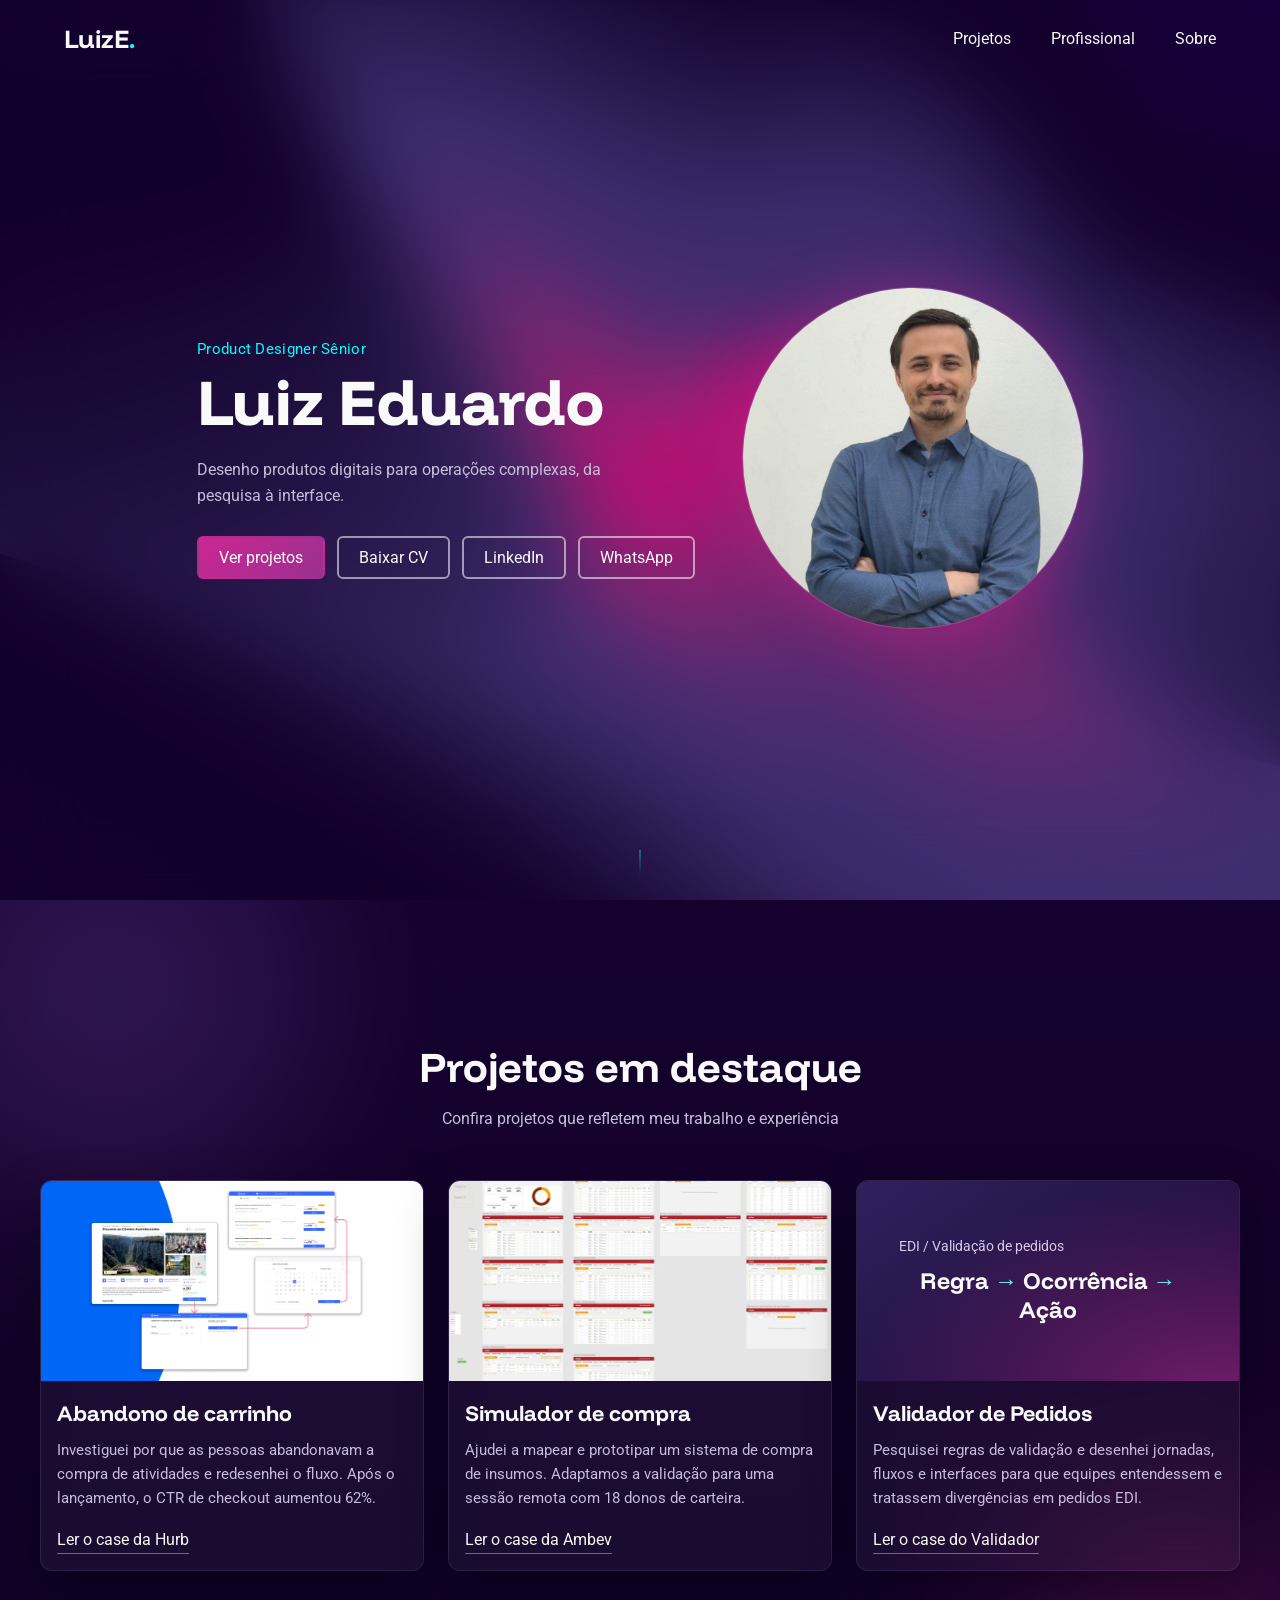
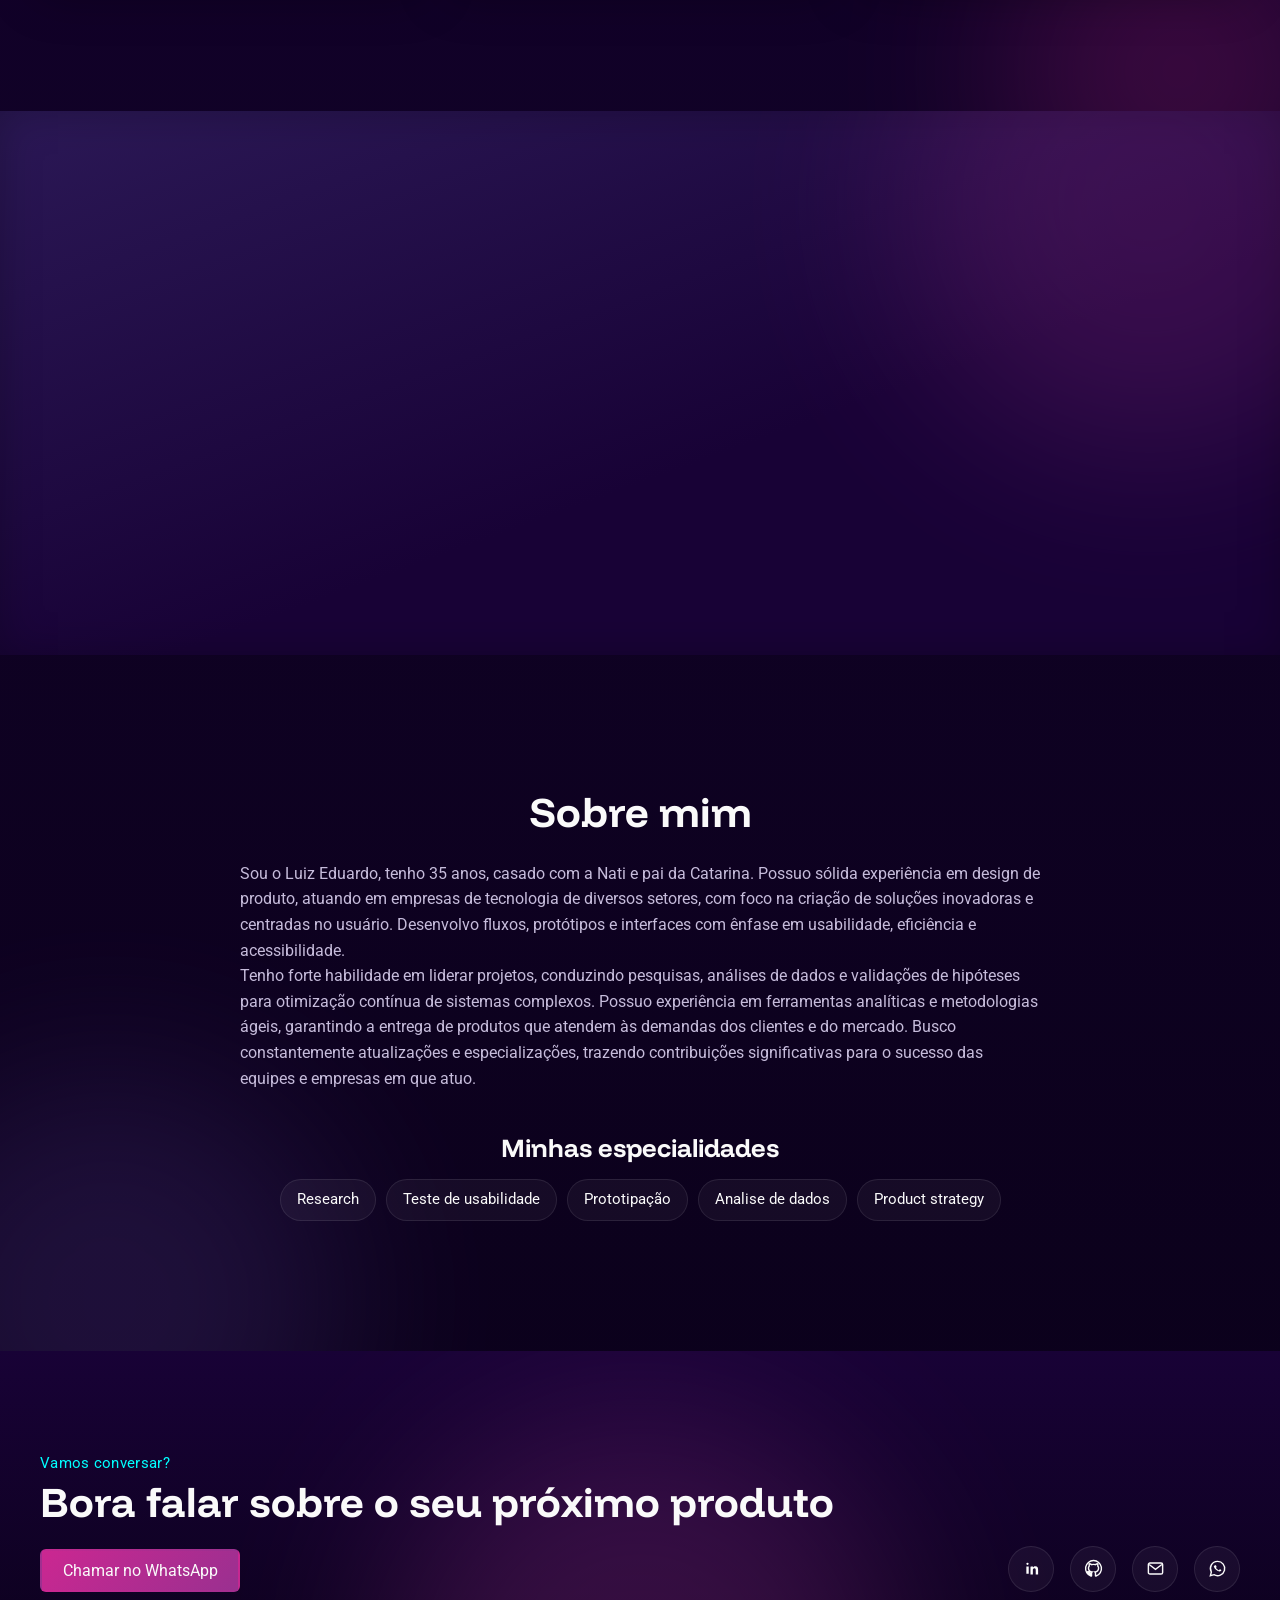
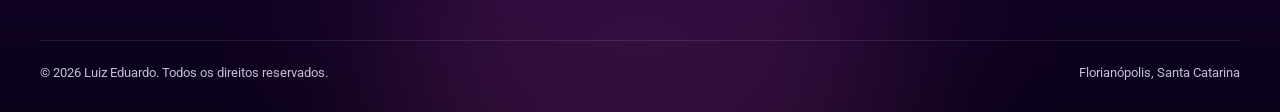
==== index.html @ 5942e704 "Adiciona portfólio atualizado e destaque para Product Designer Sênior" ====
<!DOCTYPE html>
<html lang="pt-br">
<head>
<meta charset="UTF-8">
<meta name="viewport" content="width=device-width, initial-scale=1.0">
<title>Luiz Eduardo | Product Designer</title>
<link rel="preconnect" href="https://fonts.googleapis.com">
<link rel="stylesheet" href="./estilos/style.css">
<link rel="preconnect" href="https://fonts.gstatic.com" crossorigin>
<link href="https://fonts.googleapis.com/css2?family=Roboto:ital,wght@0,100..900;1,100..900&family=Funnel+Display:wght@300..800&display=swap" rel="stylesheet">
<link rel="icon" type="image/png" href="./image/favicon-32x32.png">
<link rel="stylesheet" href="./estilos/refinamentos.css">
</head>
<body>
<header id="siteHeader">
    <menu>
        <nav>
            <a href="#hero">
                <h3>LuizE<span class="dot">.</span></h3>
            </a>
            <ul id="navList">
                <li><a href="#projetos">Projetos</a></li>
                <li><a href="#profissional">Profissional</a></li>
                <li><a href="#sobre">Sobre</a></li>
            </ul>
            <button class="nav-toggle" id="navToggle" aria-controls="navList" aria-label="Abrir menu" aria-expanded="false">
                <span></span><span></span><span></span>
            </button>
        </nav>
    </menu>
</header>
<main>
    <section id="hero">
        <div class="bg-hero" aria-hidden="true"></div>
        <article id="presentation">
            <p class="menor">Product Designer Sênior</p>
            <h1>Luiz Eduardo</h1>
            <p>
                Desenho produtos digitais para operações complexas, da pesquisa à interface.
            </p>
            <div class="action">
                <a href="#projetos" class="btn_hero primary">Ver projetos</a>
                <a href="./docs/Curriculum_LuizEduardo.pdf" download="CV_LUIZ_LUCKNER.pdf" class="btn_hero">Baixar CV</a>
                <a href="https://www.linkedin.com/in/luizluckner/" rel="noopener noreferrer" class="btn_hero" target="_blank">LinkedIn</a>
                <a href="https://wa.me/5548999221465?text=Oi%20Luiz,%20acabei%20de%20visualizar%20seu%20portfólio%20e%20gostaria%20de%20conversar." rel="noopener noreferrer" class="btn_hero" target="_blank">WhatsApp</a>
            </div>
        </article>
        <aside id="myPhoto">
            <!--FOTO MINHA-->
            <img src="./image/myPhoto.jpg" alt="Foto de Luiz Eduardo">
        </aside>
        <span class="scroll-cue" aria-hidden="true"></span>
    </section>
    <section id="projetos">
        <span class="blob b1"></span>
        <span class="blob b2"></span>
        <article id="cards">
            <h2 class="reveal">Projetos em destaque</h2>
            <p class="reveal">
                Confira projetos que refletem meu trabalho e experiência
            </p>
            <div id="cards-container">
                <article class="card hurb reveal">
                    <img src="./image/capa-abandono.png" alt="Fluxo de compra de atividades da Hurb" loading="lazy">
                    <h3>Abandono de carrinho</h3>
                    <p>Investiguei por que as pessoas abandonavam a compra de atividades e redesenhei o fluxo. Após o lançamento, o CTR de checkout aumentou 62%.</p>
                    <a href="abandono.html">Ler o case da Hurb</a>
                </article>
                <article class="card ambev reveal">
                    <img src="./image/ui-aplicado.webp" alt="Interface do simulador da Ambev" loading="lazy">
                    <h3>Simulador de compra</h3>
                    <p>Ajudei a mapear e prototipar um sistema de compra de insumos. Adaptamos a validação para uma sessão remota com 18 donos de carteira.</p>
                    <a href="simulador.html">Ler o case da Ambev</a>
                </article>
                <article class="card validador reveal">
                    <div class="validator-art" aria-hidden="true"><span>EDI / Validação de pedidos</span><strong>Regra <b>→</b> Ocorrência <b>→</b> Ação</strong></div>
                    <h3>Validador de Pedidos</h3>
                    <p>Pesquisei regras de validação e desenhei jornadas, fluxos e interfaces para que equipes entendessem e tratassem divergências em pedidos EDI.</p>
                    <a href="validador.html">Ler o case do Validador</a>
                </article>
            </div>
        </article>
    </section>
    <section id="profissional">
        <span class="blob"></span>
        <article class="profissional-container">
            <h2 class="reveal">Profissional</h2>
            <p class="reveal">
                Atuando desde 2019, passei por consultorias, startups e grandes empresas de tecnologia, sempre focado em criar experiências digitais que geram impacto real. Trabalhei em projetos para diferentes setores, desde marketplaces e turismo até soluções SaaS e indústria 4.0. Minha abordagem une pesquisa, análise de dados e prototipação para transformar desafios complexos em produtos intuitivos e eficientes.
            </p>
            <div class="carrossel reveal">
                <img src="./image/Group 2.png" alt="Catarinas Design">
                <img src="./image/Mask group.jpg" alt="Delivery Much">
                <img src="./image/Group 1.png" alt="Hurb">
                <img src="./image/ahgora 1.jpg" alt="Ahgora">
                <img src="./image/Mask group-1.jpg" alt="Vetta">
                <img src="./image/neogrid.png" alt="Neogrid">
            </div>
        </article>
    </section>
    <section id="sobre">
        <span class="blob"></span>
        <section class="sobre-container">
            <h2 class="reveal">Sobre mim</h2>
            <p class="reveal">
                Sou o Luiz Eduardo, tenho <span id="idade">33</span> anos, casado com a Nati e pai da Catarina.
                Possuo sólida experiência em design de produto, atuando em empresas de tecnologia de diversos setores, com foco na criação de soluções inovadoras e centradas no usuário. Desenvolvo fluxos, protótipos e interfaces com ênfase em usabilidade, eficiência e acessibilidade.
            </p>
            <p class="reveal">
                Tenho forte habilidade em liderar projetos, conduzindo pesquisas, análises de dados e validações de hipóteses para otimização contínua de sistemas complexos. Possuo experiência em ferramentas analíticas e metodologias ágeis, garantindo a entrega de produtos que atendem às demandas dos clientes e do mercado. Busco constantemente atualizações e especializações, trazendo contribuições significativas para o sucesso das equipes e empresas em que atuo.
            </p>
            <h3 class="reveal">Minhas especialidades</h3>
            <div class="especialidades reveal">
                <p class="espec">Research</p>
                <p class="espec">Teste de usabilidade</p>
                <p class="espec">Prototipação</p>
                <p class="espec">Analise de dados</p>
                <p class="espec">Product strategy</p>
            </div>
        </section>
    </section>
</main>
<footer>
    <span class="blob"></span>
    <div class="footer-container">
        <div class="footer-top">
            <div>
                <p class="menor reveal">Vamos conversar?</p>
                <h2 class="reveal">Bora falar sobre o seu próximo produto</h2>
                <a class="btn_hero primary footer-cta reveal" href="https://wa.me/5548999221465?text=Oi%20Luiz,%20acabei%20de%20visualizar%20seu%20portfólio%20e%20gostaria%20de%20conversar." target="_blank" rel="noopener noreferrer">Chamar no WhatsApp</a>
            </div>
            <div class="socials reveal">
                <a href="https://www.linkedin.com/in/luizluckner/" aria-label="LinkedIn" target="_blank" rel="noopener noreferrer">
                    <svg viewBox="0 0 24 24" fill="none" stroke-width="2"><path d="M6.94 7.5a1.44 1.44 0 1 0 0-2.88 1.44 1.44 0 0 0 0 2.88ZM5.5 9.5h3v9h-3v-9Zm5.5 0h2.87v1.23h.04c.4-.75 1.38-1.55 2.84-1.55 3.04 0 3.6 2 3.6 4.6v5.72h-3v-5.07c0-1.21-.02-2.77-1.69-2.77-1.69 0-1.95 1.32-1.95 2.68v5.16h-3v-9Z" fill="white" stroke="none"/></svg>
                </a>
                <a href="https://github.com/luizluckner" aria-label="GitHub" target="_blank" rel="noopener noreferrer">
                    <svg viewBox="0 0 24 24" fill="none" stroke="currentColor" stroke-width="1.8"><path d="M12 2a10 10 0 0 0-3.16 19.49c.5.1.68-.22.68-.48v-1.7c-2.78.6-3.37-1.34-3.37-1.34-.46-1.16-1.11-1.47-1.11-1.47-.91-.62.07-.6.07-.6 1 .07 1.53 1.03 1.53 1.03.9 1.53 2.36 1.09 2.93.83.09-.65.35-1.09.64-1.34-2.22-.25-4.56-1.11-4.56-4.95 0-1.1.39-1.99 1.03-2.69-.1-.25-.45-1.27.1-2.65 0 0 .84-.27 2.75 1.02a9.5 9.5 0 0 1 5 0c1.9-1.29 2.75-1.02 2.75-1.02.55 1.38.2 2.4.1 2.65.64.7 1.03 1.59 1.03 2.69 0 3.85-2.35 4.7-4.58 4.94.36.31.68.92.68 1.85v2.75c0 .26.18.58.69.48A10 10 0 0 0 12 2Z"/></svg>
                </a>
                <a href="mailto:luiz.luckner@gmail.com" aria-label="E-mail">
                    <svg viewBox="0 0 24 24" fill="none" stroke="currentColor" stroke-width="1.8"><rect x="3" y="5" width="18" height="14" rx="2"/><path d="m4 7 8 6 8-6"/></svg>
                </a>
                <a href="https://wa.me/5548999221465" aria-label="WhatsApp" target="_blank" rel="noopener noreferrer">
                    <svg viewBox="0 0 24 24" fill="none" stroke="currentColor" stroke-width="1.8"><path d="M12 3a9 9 0 0 0-7.75 13.5L3 21l4.6-1.21A9 9 0 1 0 12 3Z"/><path d="M8.5 8.5c.3-.7 1-.6 1.5-.5.3.7.7 1.5.8 1.7.1.2 0 .4-.1.6-.4.5-.8.7-.5 1.2.4.7 1.6 2 3 2.6.4.2.6.1.9-.2.3-.4.7-.9.9-.9.2 0 1.5.6 1.7.8.2.2.2.5.1.8-.2.6-1.1 1.1-1.7 1.1-1.4.1-3.6-.7-5.3-2.4-1.5-1.5-2.3-3.1-2.4-3.9 0-.4.1-.9.4-1.2Z" fill="white" stroke="none"/></svg>
                </a>
            </div>
        </div>
        <div class="footer-bottom">
            <span>© 2026 Luiz Eduardo. Todos os direitos reservados.</span>
            <span>Florianópolis, Santa Catarina</span>
        </div>
    </div>
</footer>

<script>
  // Header: fica com fundo/blur só depois que o usuário já rolou um pouco
  // (assim ele começa transparente sobre o hero, como no seu design original)
  const header = document.getElementById('siteHeader');
  window.addEventListener('scroll', () => {
    header.classList.toggle('scrolled', window.scrollY > 40);
  });

  // Menu mobile: abre/fecha a lista de links
  const navToggle = document.getElementById('navToggle');
  const navList = document.getElementById('navList');
  navToggle.addEventListener('click', () => {
    const isOpen = navList.classList.toggle('open');
    navToggle.setAttribute('aria-expanded', isOpen);
  });
  navList.querySelectorAll('a').forEach(link => {
    link.addEventListener('click', () => {
      navList.classList.remove('open');
      navToggle.setAttribute('aria-expanded', 'false');
    });
  });

  // Calcula a idade real considerando se o aniversário deste ano já passou ou não
function calcularIdade(dataNascimento) {
  const hoje = new Date();
  const nascimento = new Date(dataNascimento);

  let idade = hoje.getFullYear() - nascimento.getFullYear();

  // Se ainda não chegou o mês/dia do aniversário este ano, tira 1 da conta
  const aindaNaoFezAniversario =
    hoje.getMonth() < nascimento.getMonth() ||
    (hoje.getMonth() === nascimento.getMonth() && hoje.getDate() < nascimento.getDate());

  if (aindaNaoFezAniversario) idade--;

  return idade;
}

// Sua data: 02/07/1991 -> formato ISO é ano-mês-dia
const idadeEl = document.getElementById('idade');
if (idadeEl) {
  idadeEl.textContent = calcularIdade('1991-07-02');
}

  // Reveal on scroll: mesma lógica de sempre, observa e anima quando entra na tela
  if ('IntersectionObserver' in window && !matchMedia('(prefers-reduced-motion: reduce)').matches) {
    document.documentElement.classList.add('motion-ready');
  const revealObserver = new IntersectionObserver((entries) => {
    entries.forEach(entry => {
      if (entry.isIntersecting) {
        entry.target.classList.add('is-visible');
        revealObserver.unobserve(entry.target);
      }
    });
  }, { threshold: 0.15 });
  document.querySelectorAll('.reveal').forEach(el => revealObserver.observe(el));
  }
</script>
</body>
</html>
---- estilos/style.css ----
/* =========================================================
   PALETA — extraída de verdade da sua imagem bg-hero.jpg
   (indigo profundo -> roxo -> magenta -> rosa vibrante)
   ========================================================= */
* { margin:0; padding:0; box-sizing:border-box; }

:root{
  --white:#fafafa;
  --black:#1e1e1e;
  --bg-0:#0a0119;
  --bg-1:#180236;
  --bg-2:#2b1856;
  --purple:#4a337d;
  --violet:#5c3788;
  --magenta:#9a3090;
  --pink:#cb2791;
  --pink-bright:#ef39ac;
  --muted:#c6bcdb;
  --glass:rgba(255,255,255,.045);
  --glass-border:rgba(255,255,255,.09);
}

body{
  font-family:"Roboto", serif;
  background:linear-gradient(180deg, var(--bg-1) 0%, var(--bg-0) 100%);
  color:var(--white);
  overflow-x:hidden;
}

h1,h2,h3{ font-family:"Funnel Display", serif; font-style:normal; }
h1{ font-size:4em; font-weight:800; }
h2{ font-size:2.6em; }
h3{ font-size:1.6em; }
p{ line-height:1.6em; }
img{ max-width:100%; display:block; }

::selection{ background:var(--pink); color:var(--white); }

/* ---------- MENU ---------- */
header{
  position:fixed; top:0; width:100%; z-index:100;
  color:var(--white);
  transition:background-color .35s ease, backdrop-filter .35s ease, box-shadow .35s ease;
}
header.scrolled{
  background-color:rgba(10,1,25,.65);
  backdrop-filter:blur(14px);
  box-shadow:0 1px 0 var(--glass-border);
}

.dot {
  color: #00ffff;
  /*font-size: 1.2em;*/
}

nav{
  padding:22px 24px; margin:auto; max-width:1200px;
  display:flex; justify-content:space-between; align-items:center;
}
header > menu > nav > a{ text-decoration:none; color:var(--white); }
ul{ display:flex; justify-content:center; align-items:center; gap:40px; list-style:none; }
header > menu > nav > ul > li > a{
  color:var(--white); text-decoration:none; position:relative; padding-bottom:4px;
}
header > menu > nav > ul > li > a::after{
  content:''; position:absolute; left:0; bottom:0; width:0; height:2px;
  background:var(--pink-bright); transition:width .25s ease;
}
header > menu > nav > ul > li > a:hover::after{ width:100%; }

.nav-toggle{
  display:none; background:none; border:none; cursor:pointer; padding:6px; z-index:110;
}
.nav-toggle span{ display:block; width:24px; height:2px; background:var(--white); margin:5px 0; transition:.25s; }

/* ---------- HERO ---------- */
.bg-hero{
  position:absolute; width:100%; height:100vh;
  background-image:url('../image/hero-textura.jpg');
  background-repeat:no-repeat; background-size:cover; background-position:center;
  z-index:-2;
}
.bg-hero::after{
  content:''; width:100%; height:100vh;
  background-color:rgba(10,1,25,.25);
  backdrop-filter:blur(40px);
  position:absolute;
}
#hero{
  height:100vh; width:100%;
  display:flex; justify-content:center; align-items:center; gap:48px;
  padding:0 24px;
}
#hero .menor{
  color:aqua;
  /*text-shadow:0 0 12px rgba(239,57,172,.55);*/
  font-size:.95em; letter-spacing:.02em;
}
#presentation{ max-width:560px; }
#presentation h1{ margin-bottom:16px; font-size:clamp(2.4em, 5.5vw, 4em); }
#presentation p{ max-width:450px; line-height:1.6em; color:var(--muted); }

.action{ display:flex; gap:12px; margin-top:28px; flex-wrap:wrap; }
.btn_hero{
  text-decoration:none; color:var(--white); padding:10px 20px;
  display:block; border:2px solid rgba(255,255,255,.55); border-radius:6px;
  transition:background-color .3s, border-color .3s, box-shadow .3s;
}
.btn_hero:hover{
  background-color:rgba(255,255,255,.08);
  border-color:var(--pink-bright);
  box-shadow:0 0 22px rgba(239,57,172,.35);
}
.btn_hero.primary{
  background:linear-gradient(135deg, var(--pink), var(--magenta));
  border-color:transparent;
}
.btn_hero.primary:hover{ box-shadow:0 0 26px rgba(239,57,172,.55); }

#myPhoto img{
  object-fit:cover; width:340px; height:340px;
  background-color:var(--white); border-radius:50%;
  box-shadow:0 0 0 1px rgba(255,255,255,.15), 0 0 60px rgba(203,39,145,.45);
}

.scroll-cue{
  position:absolute; bottom:32px; left:50%; transform:translateX(-50%);
  font-family:"Roboto", sans-serif; font-size:12px; letter-spacing:.12em;
  color:aqua; text-transform:uppercase; opacity:.7;
  display:flex; flex-direction:column; align-items:center; gap:8px;
}
.scroll-cue::after{
  content:''; width:1px; height:26px; background:linear-gradient(aqua, transparent);
  animation:cue 1.8s ease infinite;
}
@keyframes cue{ 0%{opacity:0; transform:translateY(-4px);} 50%{opacity:1;} 100%{opacity:0; transform:translateY(10px);} }

/* ---------- BLOBS AMBIENTE (ecoam a arte do hero nas outras seções) ---------- */
.blob{
  position:absolute; border-radius:50%; filter:blur(90px); z-index:0; pointer-events:none;
}

/* ---------- PROJETOS ---------- */
#projetos{ position:relative; padding:140px 24px; overflow:hidden; }
#projetos .blob.b1{ width:420px; height:420px; background:var(--violet); opacity:.35; top:-120px; left:-100px; }
#projetos .blob.b2{ width:360px; height:360px; background:var(--pink); opacity:.22; bottom:-140px; right:-80px; }

#cards{
  max-width:1200px; margin:auto; text-align:center; position:relative; z-index:1;
}
#cards h2{ margin-bottom:14px; }
#cards > p{ color:var(--muted); }

#cards-container{
  width:100%; margin-top:48px;
  display:flex; justify-content:center; align-items:stretch;
  flex-flow:row wrap; gap:24px;
}

.card{
  background:var(--glass);
  backdrop-filter:blur(16px);
  border:1px solid var(--glass-border);
  border-radius:12px; overflow:hidden;
  width:calc(33.333% - 16px); min-width:280px; flex:1 1 320px;
  box-shadow:0 20px 50px rgba(0,0,0,.35);
  display:flex; flex-flow:column nowrap;
  transition:transform .35s ease, border-color .35s ease, box-shadow .35s ease;
}
.card:hover{
  transform:translateY(-6px);
  border-color:rgba(239,57,172,.5);
  box-shadow:0 24px 60px rgba(0,0,0,.4), 0 0 40px rgba(203,39,145,.2);
}
.volkin{ display:none; } /* OCULTADO ATÉ CASE ESTAR PRONTO */

.card img{ height:200px; width:100%; object-fit:cover; }
.card h3{ margin:18px 16px 0; font-size:1.35em; text-align:left; }
.card p{
  text-align:start; padding:12px 16px 0; font-size:.94em;
  color:var(--muted); display:block; flex:1;
}
.card a{
  display:block; margin:16px; padding:10px 16px;
  border:2px solid rgba(255,255,255,.5); border-radius:6px;
  text-decoration:none; color:var(--white); text-align:center;
  transition:background-color .3s, border-color .3s;
}
.card a:hover{
  background-color:rgba(255,255,255,.08);
  border-color:var(--pink-bright);
}

/* ---------- PROFISSIONAL ---------- */
#profissional{
  position:relative; overflow:hidden;
  background:linear-gradient(160deg, var(--bg-2), var(--bg-1) 60%);
  box-shadow:inset 0 0 40px rgba(0,0,0,.25);
}
#profissional .blob{ width:500px; height:500px; background:var(--magenta); opacity:.25; top:-160px; right:-120px; }

.profissional-container{
  max-width:1200px; margin:auto; padding:110px 24px;
  text-align:center; display:flex; align-items:center; flex-flow:column nowrap;
  position:relative; z-index:1;
}
.profissional-container p{
  margin:24px auto; max-width:650px; color:var(--muted);
}

.carrossel{
  width:100%; max-width:700px;
  display:flex; justify-content:center; flex-wrap:wrap; gap:18px;
}
.carrossel img{
  width:96px; height:96px; border-radius:10px; object-fit:cover;
  box-shadow:0 0 0 1px var(--glass-border);
  filter:grayscale(.15);
  transition:transform .3s ease, box-shadow .3s ease, filter .3s ease;
}
.carrossel img:hover{
  transform:translateY(-4px) scale(1.04);
  box-shadow:0 0 0 1px rgba(239,57,172,.5), 0 12px 28px rgba(203,39,145,.25);
  filter:grayscale(0);
}

/* ---------- SOBRE ---------- */
#sobre{ position:relative; padding:130px 24px; overflow:hidden; }
#sobre .blob{ width:460px; height:460px; background:var(--purple); opacity:.3; bottom:-180px; left:-120px; }

.sobre-container{ max-width:800px; margin:auto; position:relative; z-index:1; }
.sobre-container h2{ text-align:center; margin-bottom:24px; }
.sobre-container > p{ color:var(--muted); }
.sobre-container h3{ margin-top:40px; margin-bottom:16px; text-align:center; }

.especialidades{
  display:flex; flex-wrap:wrap; justify-content:center; gap:10px;
}
.espec{
  border:1px solid var(--glass-border); background:var(--glass);
  padding:8px 16px; border-radius:30px; font-size:.92em;
  transition:border-color .3s ease, background-color .3s ease;
}
.espec:hover{ border-color:rgba(239,57,172,.55); background:rgba(239,57,172,.08); }

/* ---------- FOOTER ---------- */
footer{
  position:relative; overflow:hidden;
  background:linear-gradient(180deg, var(--bg-1), var(--bg-0));
  padding:100px 24px 32px;
}
footer .blob{ width:520px; height:520px; background:var(--magenta); opacity:.28; bottom:-220px; left:50%; transform:translateX(-50%); }

.footer-container{ max-width:1200px; margin:auto; position:relative; z-index:1; }
.footer-top{
  display:flex; justify-content:space-between; align-items:flex-end; flex-wrap:wrap; gap:32px;
  padding-bottom:48px; border-bottom:1px solid var(--glass-border);
}
.footer-top h2{ /*max-width:12ch;*/ font-size:clamp(1.9em, 4vw, 2.6em); }
.footer-cta{
  max-width:200px; text-align:center;
  margin-top:22px;
}

.footer-top .menor { color:aqua; font-size:.95em; letter-spacing:.02em; }

.socials{ display:flex; gap:16px; }
.socials a{
  width:46px; 
  height:46px; 
  border-radius:50%;
  border:1px solid var(--glass-border); 
  background:var(--glass);
  display:flex; 
  align-items:center; 
  justify-content:center;
  transition:border-color .3s ease, transform .3s ease, box-shadow .3s ease;
}
.socials a:hover{
  border-color:rgba(239,57,172,.6); transform:translateY(-4px);
  box-shadow:0 10px 26px rgba(203,39,145,.3);
}
.socials svg{ 
  width:19px; 
  height:19px; 
  stroke:var(--white); }

.footer-bottom{
  display:flex; 
  justify-content:space-between; 
  flex-wrap:wrap; 
  gap:12px;
  padding-top:24px; 
  font-size:13px; 
  color:var(--muted);
}

.motion-ready .reveal{ opacity:0; transform:translateY(22px); transition:opacity .7s ease, transform .7s ease; }
.motion-ready .reveal.is-visible{ opacity:1; transform:translateY(0); }

@media (prefers-reduced-motion: reduce){
  .motion-ready .reveal{ opacity:1; transform:none; transition:none; }
  .scroll-cue::after{ animation:none; }
}

/* ---------- RESPONSIVO ---------- */
@media (max-width: 900px){
  #cards-container{ flex-flow:column nowrap; align-items:stretch; }
  .card{ width:100%; }
}

@media (max-width: 760px){
  h1{ font-size:2.6em; }
  #hero{ flex-flow:column-reverse; text-align:center; padding-top:120px; gap:28px; }
  #presentation p{ margin:0 auto; }
  .action{ justify-content:center; }
  #myPhoto img{ width:200px; height:200px; }

  ul{
    position:fixed; inset:0 0 0 auto; height:100vh; width:min(78vw, 320px);
    flex-direction:column; justify-content:center; gap:32px;
    background:rgba(10,1,25,.92); backdrop-filter:blur(18px);
    transform:translateX(100%); transition:transform .3s ease;
  }
  ul.open{ transform:translateX(0); }
  .nav-toggle{ display:block; }

  .profissional-container p{ padding:0 8px; }
  .carrossel img{ width:76px; height:76px; }
}
---- estilos/refinamentos.css ----
/* Hero: keep the original texture and animate only its clipped background. */
#hero { position: relative; isolation: isolate; overflow: hidden; height: auto; min-height: 100vh; min-height: 100svh; padding-block: 96px 80px; }
#hero .bg-hero { inset: -14%; width: auto; height: auto; pointer-events: none; }
#hero .bg-hero::after { inset: 0; height: auto; }
#hero .scroll-cue { bottom: 24px; }
:where(a, button):focus-visible { outline: 2px solid #65f0ee; outline-offset: 4px; }
main section[id], .case-content [id] { scroll-margin-top: 100px; }
.card:hover, .card:focus-within { transform: none; border-color: rgba(239, 57, 172, .5); box-shadow: 0 20px 50px rgba(0, 0, 0, .35); }
#cards .card a { align-self: flex-start; border: 0; border-bottom: 1px solid rgba(255, 255, 255, .38); padding: 4px 0; border-radius: 0; text-align: left; }
#cards .card a:hover { background: transparent; }
.validator-art { display: grid; align-content: center; justify-items: start; gap: 12px; min-height: 200px; padding: clamp(20px, 4vw, 42px); color: #fafafa; background: radial-gradient(ellipse at 95% 110%, #721e6a, transparent 72%), linear-gradient(145deg, #31205d, #160831); }
.validator-art span { color: #d6caea; font-size: .875rem; }
.validator-art strong { font-family: "Funnel Display", sans-serif; font-size: clamp(1.05rem, 2vw, 1.45rem); }
.validator-art b { font-weight: 400; color: #65f0ee; }
.case-hero-card > .validator-art { min-height: 240px; }
.case-role { margin-bottom: 44px; padding: 2px 0 2px 20px; border-inline-start: 2px solid #cc479b; }
.case-role h2:first-child { margin-top: 0; }
.validator-page .case-content ul { padding-inline-start: 1.4rem; margin-bottom: 1.5rem; line-height: 1.65; }
@media (min-width: 761px) { .motion-ready #cards-container .reveal:nth-child(2) { transition-delay: .07s; } .motion-ready #cards-container .reveal:nth-child(3) { transition-delay: .14s; } }
@media (prefers-reduced-motion: no-preference) {
  #hero .bg-hero { animation: hero-wave 17s ease-in-out infinite; }
  #presentation, #myPhoto { animation: hero-arrival .7s ease-out both; }
  #myPhoto { animation-delay: .12s; }
}
@keyframes hero-wave {
  0%, 100% { transform: translate3d(-2%, 0, 0) scale(1.02) rotate(-3deg); }
  38% { transform: translate3d(4%, -3%, 0) scale(1.11, 1.03) rotate(4deg); }
  72% { transform: translate3d(-3%, 3%, 0) scale(1.04, 1.1) rotate(-1deg); }
}
@keyframes hero-arrival { from { opacity: 0; transform: translateY(10px); } to { opacity: 1; transform: none; } }
@media (prefers-reduced-motion: reduce) {
  *, *::before, *::after { animation: none !important; transition: none !important; scroll-behavior: auto !important; }
}
@media (max-width: 760px) { #hero { padding-block: 110px 80px; } }

.case-hero-card > .case-hero-image { min-width: 0; overflow: hidden; }
.case-hero-card > .case-hero-image img { display: block; width: 100%; height: 100%; object-fit: cover; }
.related-card > .validator-art { min-height: 220px; }
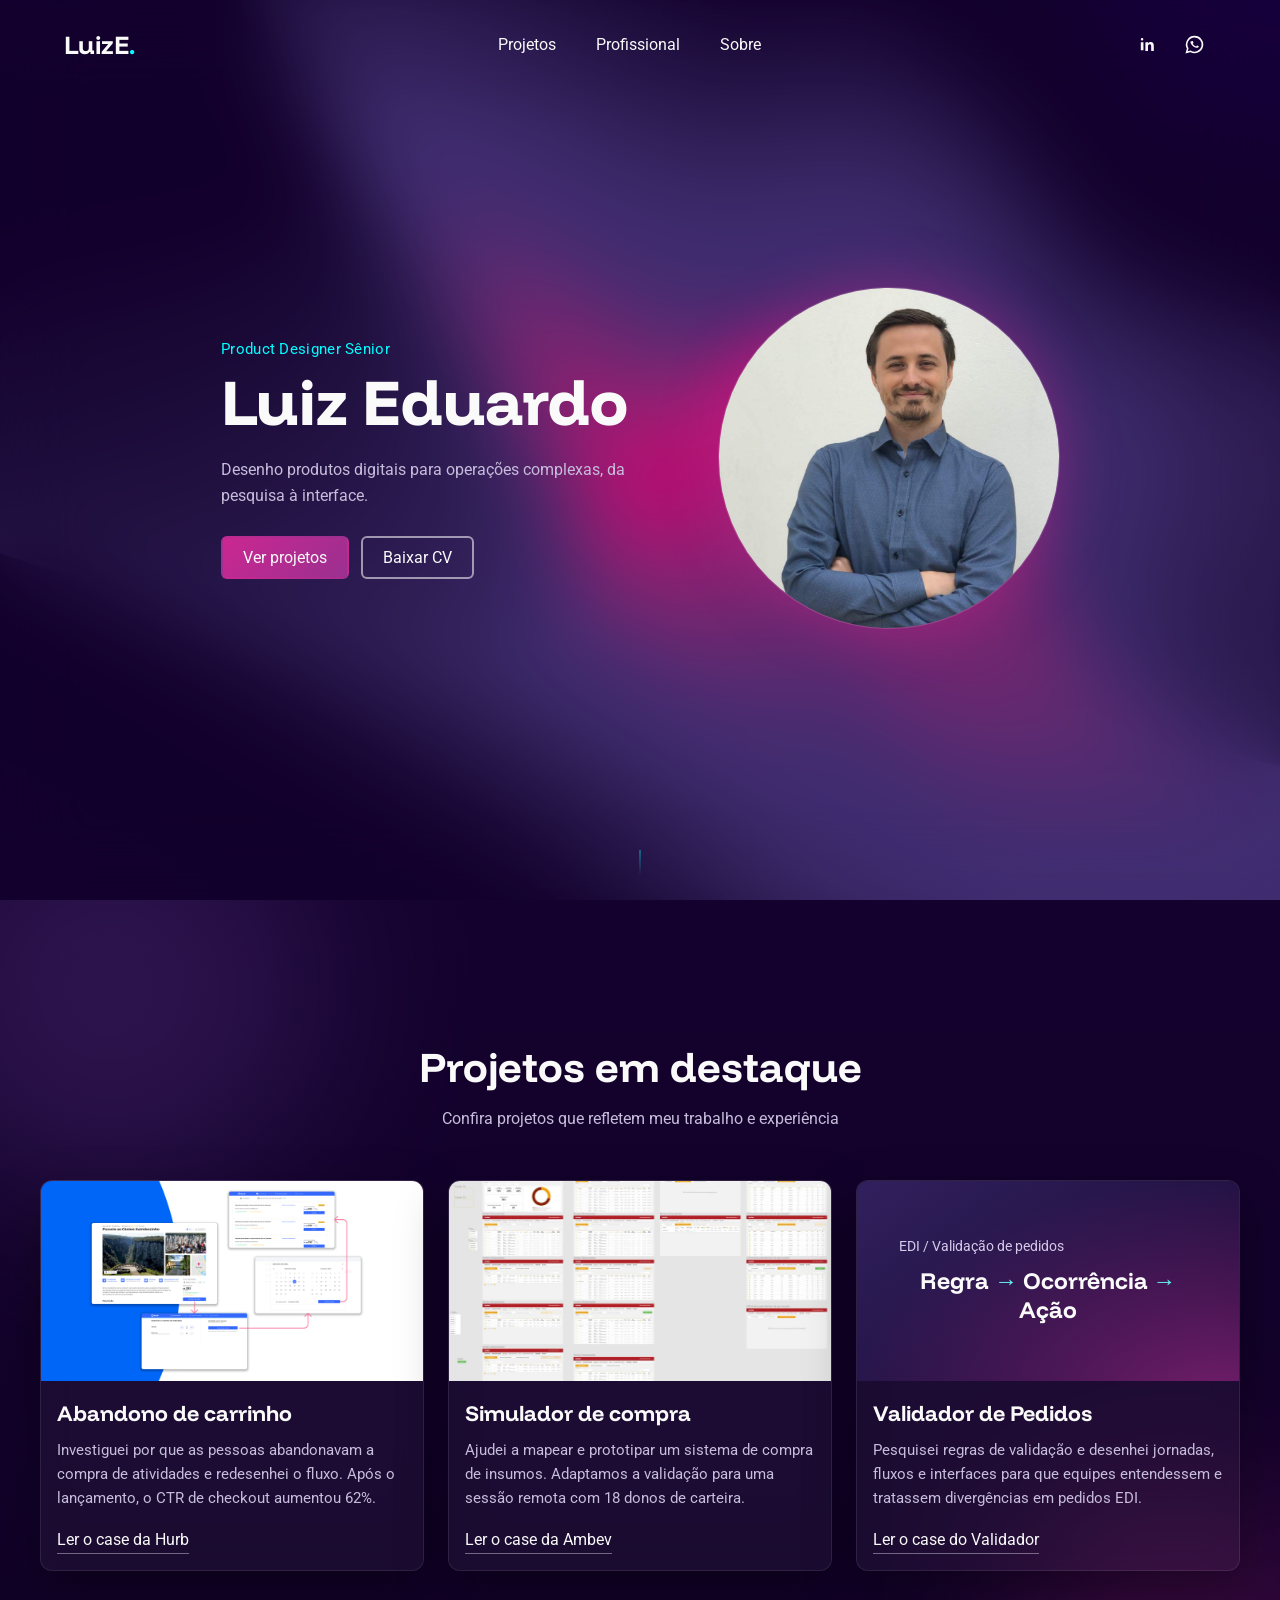
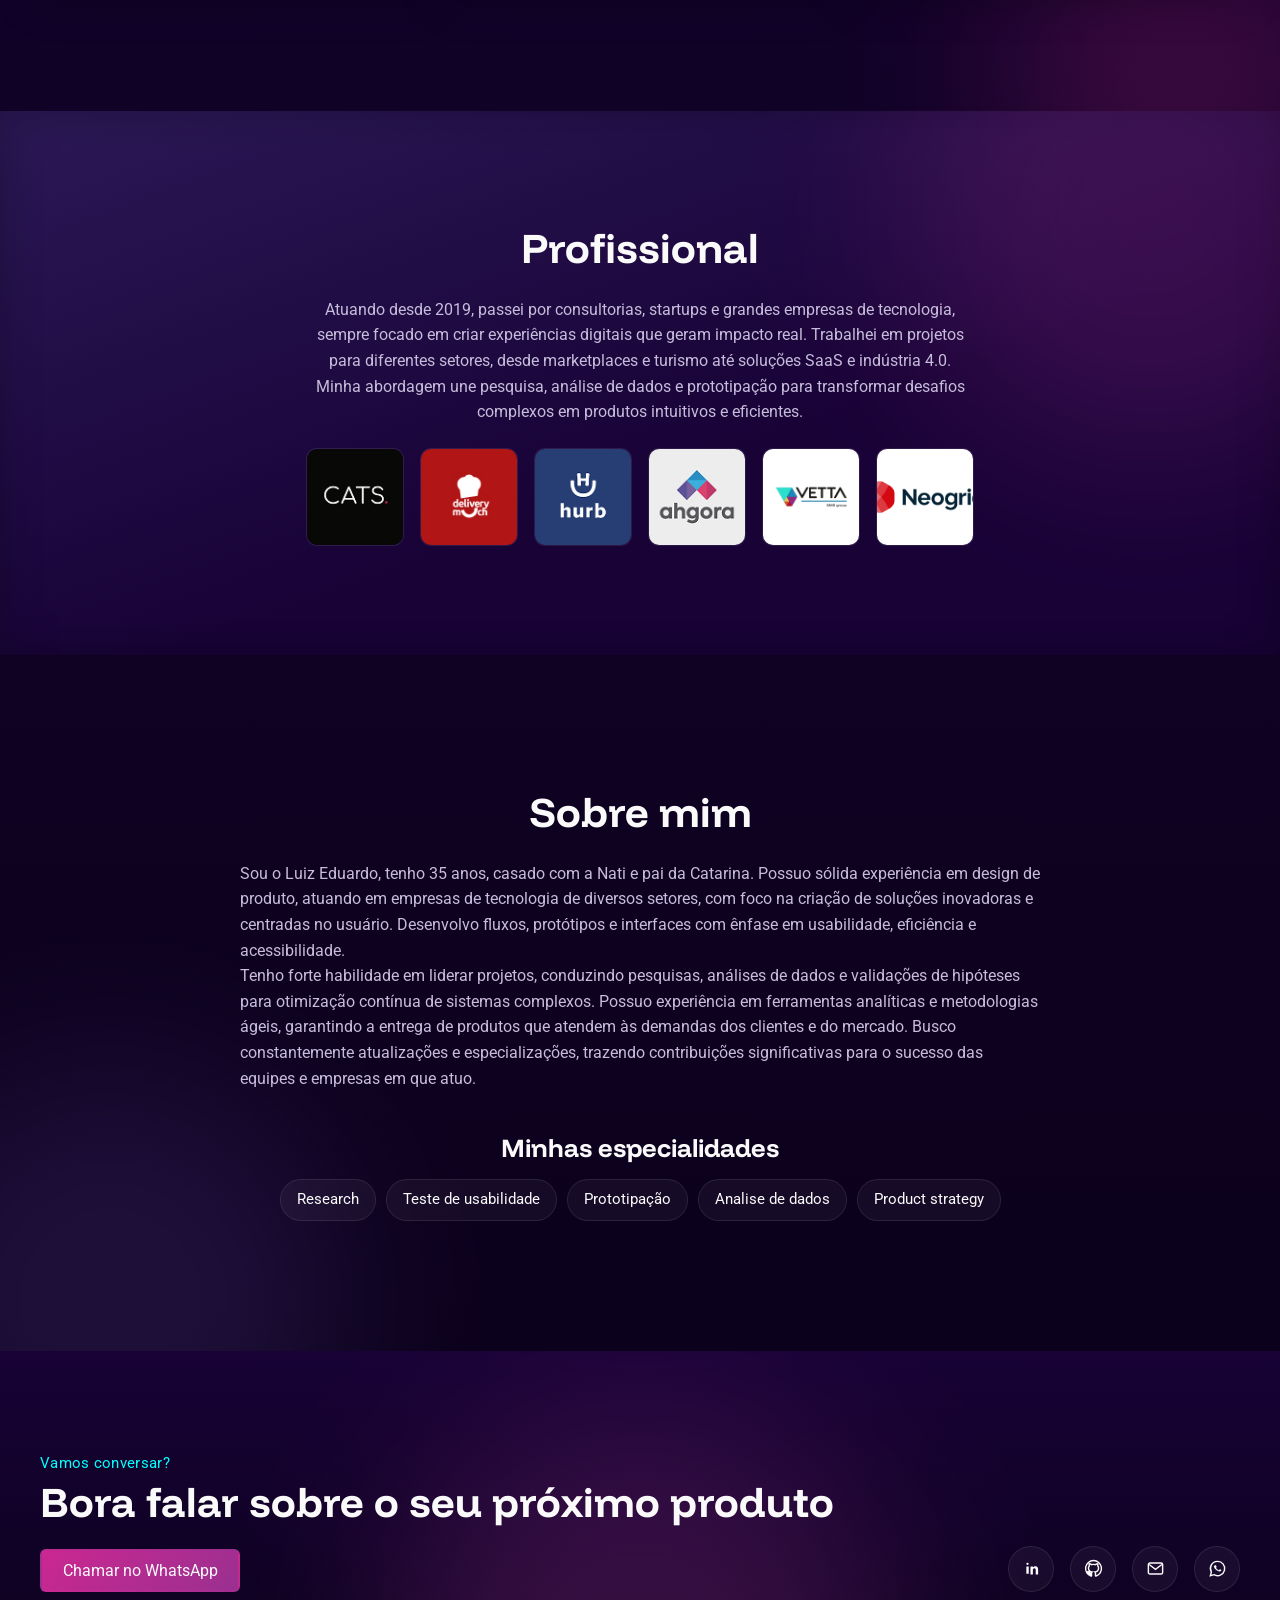
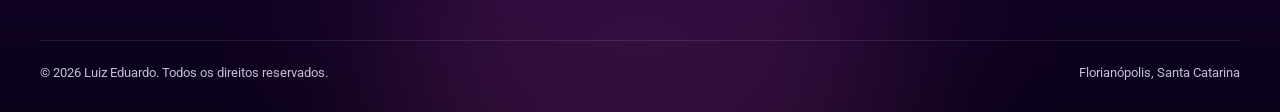
==== commit 9fcd1f84: "Move LinkedIn e WhatsApp para o menu fixo" ====
--- a/index.html
+++ b/index.html
@@ -23,9 +23,15 @@
                 <li><a href="#profissional">Profissional</a></li>
                 <li><a href="#sobre">Sobre</a></li>
             </ul>
-            <button class="nav-toggle" id="navToggle" aria-controls="navList" aria-label="Abrir menu" aria-expanded="false">
-                <span></span><span></span><span></span>
-            </button>
+            <div class="nav-actions">
+                <div class="nav-socials">
+                    <a href="https://www.linkedin.com/in/luizluckner/" rel="noopener noreferrer" aria-label="LinkedIn" title="LinkedIn" target="_blank"><svg aria-hidden="true" focusable="false" viewBox="0 0 24 24" fill="none" stroke-width="2"><path d="M6.94 7.5a1.44 1.44 0 1 0 0-2.88 1.44 1.44 0 0 0 0 2.88ZM5.5 9.5h3v9h-3v-9Zm5.5 0h2.87v1.23h.04c.4-.75 1.38-1.55 2.84-1.55 3.04 0 3.6 2 3.6 4.6v5.72h-3v-5.07c0-1.21-.02-2.77-1.69-2.77-1.69 0-1.95 1.32-1.95 2.68v5.16h-3v-9Z" fill="white" stroke="none"/></svg></a>
+                    <a href="https://wa.me/5548999221465?text=Oi%20Luiz,%20acabei%20de%20visualizar%20seu%20portfólio%20e%20gostaria%20de%20conversar." rel="noopener noreferrer" aria-label="WhatsApp" title="WhatsApp" target="_blank"><svg aria-hidden="true" focusable="false" viewBox="0 0 24 24" fill="none" stroke="currentColor" stroke-width="1.8"><path d="M12 3a9 9 0 0 0-7.75 13.5L3 21l4.6-1.21A9 9 0 1 0 12 3Z"/><path d="M8.5 8.5c.3-.7 1-.6 1.5-.5.3.7.7 1.5.8 1.7.1.2 0 .4-.1.6-.4.5-.8.7-.5 1.2.4.7 1.6 2 3 2.6.4.2.6.1.9-.2.3-.4.7-.9.9-.9.2 0 1.5.6 1.7.8.2.2.2.5.1.8-.2.6-1.1 1.1-1.7 1.1-1.4.1-3.6-.7-5.3-2.4-1.5-1.5-2.3-3.1-2.4-3.9 0-.4.1-.9.4-1.2Z" fill="white" stroke="none"/></svg></a>
+                </div>
+                <button class="nav-toggle" id="navToggle" aria-controls="navList" aria-label="Abrir menu" aria-expanded="false">
+                    <span></span><span></span><span></span>
+                </button>
+            </div>
         </nav>
     </menu>
 </header>
@@ -41,8 +47,6 @@
             <div class="action">
                 <a href="#projetos" class="btn_hero primary">Ver projetos</a>
                 <a href="./docs/Curriculum_LuizEduardo.pdf" download="CV_LUIZ_LUCKNER.pdf" class="btn_hero">Baixar CV</a>
-                <a href="https://www.linkedin.com/in/luizluckner/" rel="noopener noreferrer" class="btn_hero" target="_blank">LinkedIn</a>
-                <a href="https://wa.me/5548999221465?text=Oi%20Luiz,%20acabei%20de%20visualizar%20seu%20portfólio%20e%20gostaria%20de%20conversar." rel="noopener noreferrer" class="btn_hero" target="_blank">WhatsApp</a>
             </div>
         </article>
         <aside id="myPhoto">
--- a/estilos/refinamentos.css
+++ b/estilos/refinamentos.css
@@ -36,3 +36,14 @@
 .case-hero-card > .case-hero-image { min-width: 0; overflow: hidden; }
 .case-hero-card > .case-hero-image img { display: block; width: 100%; height: 100%; object-fit: cover; }
 .related-card > .validator-art { min-height: 220px; }
+
+.nav-actions { display: flex; align-items: center; gap: 8px; position: relative; z-index: 110; }
+.nav-socials { display: flex; gap: 4px; }
+.nav-socials a { display: grid; place-items: center; width: 44px; height: 44px; border-radius: 50%; color: var(--white); transition: color .2s ease, background-color .2s ease; }
+.nav-socials a:hover, .nav-socials a:focus-visible { color: #65f0ee; background-color: rgba(255, 255, 255, .08); }
+.nav-socials svg { width: 21px; height: 21px; }
+.nav-socials svg [fill="white"] { fill: currentColor; }
+@media (max-width: 760px) {
+  .nav-actions .nav-toggle { min-width: 44px; min-height: 44px; }
+  #navList:not(.open) { visibility: hidden; }
+}
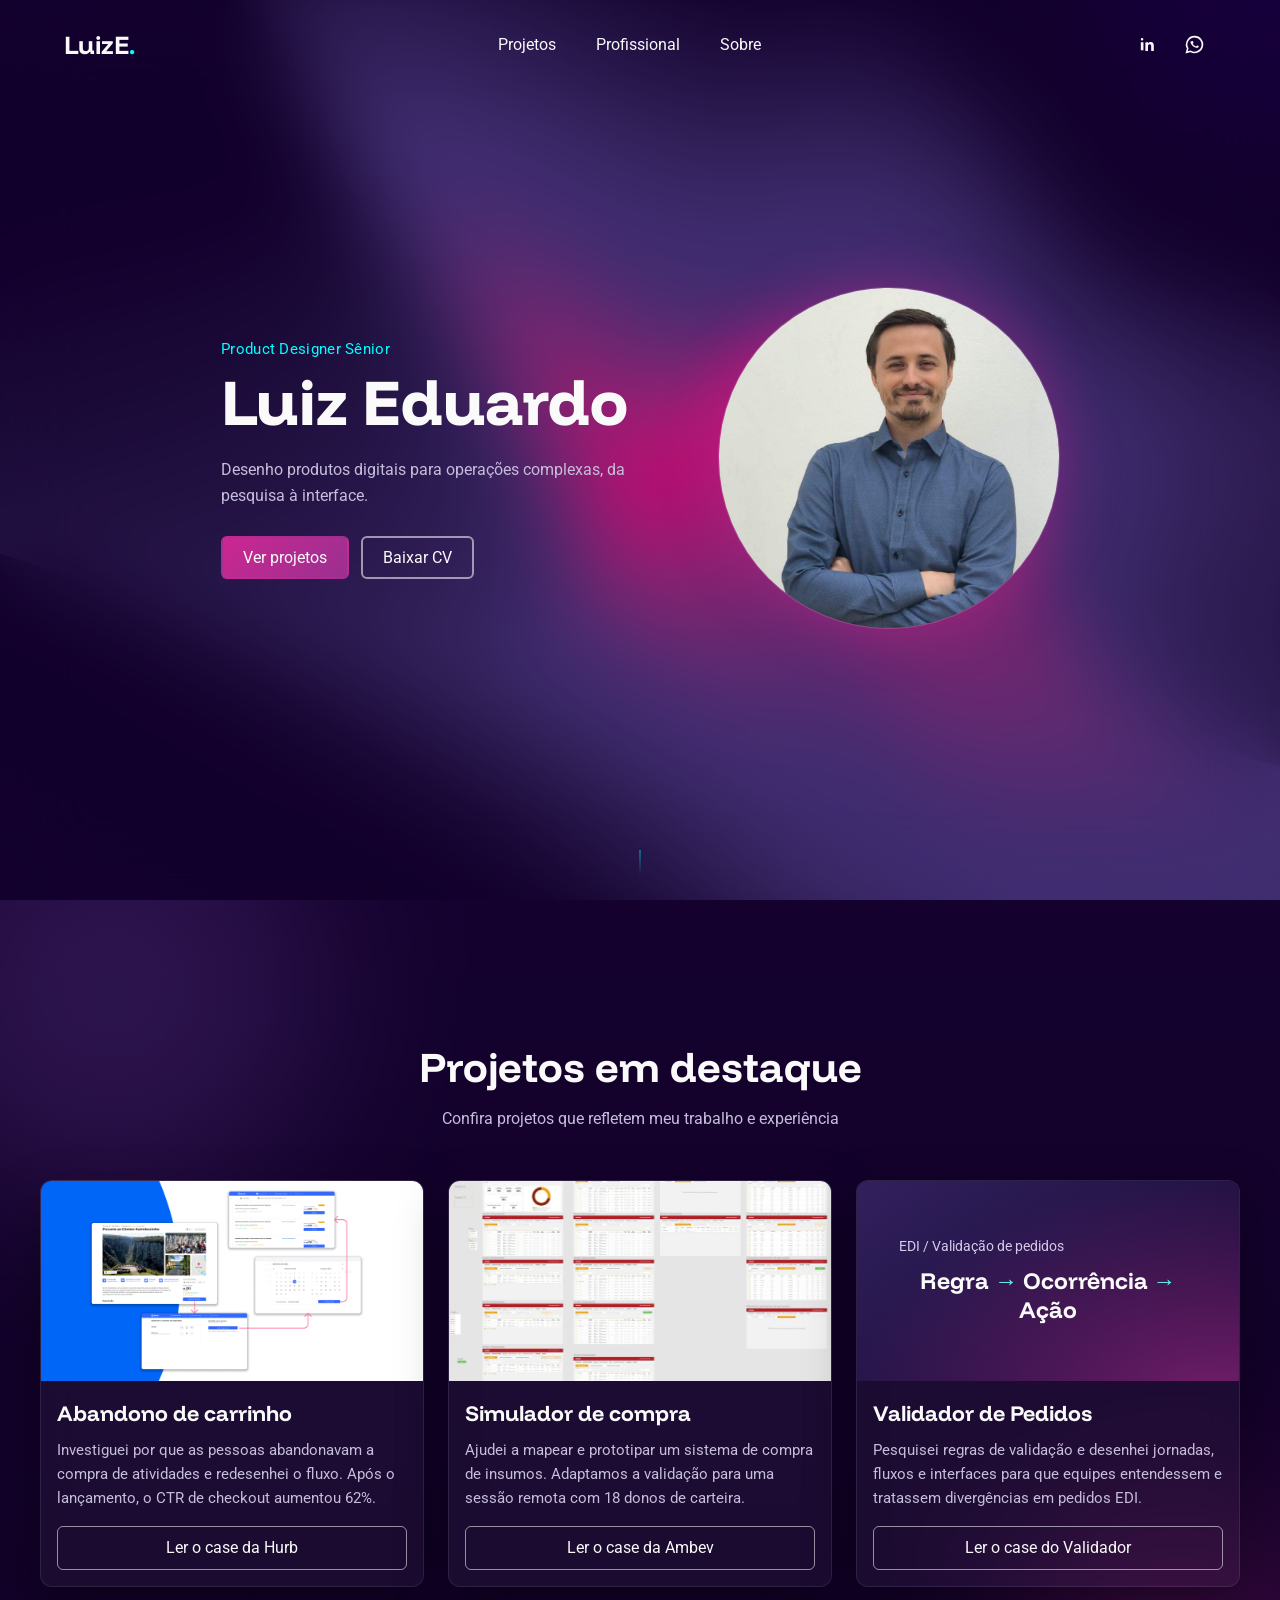
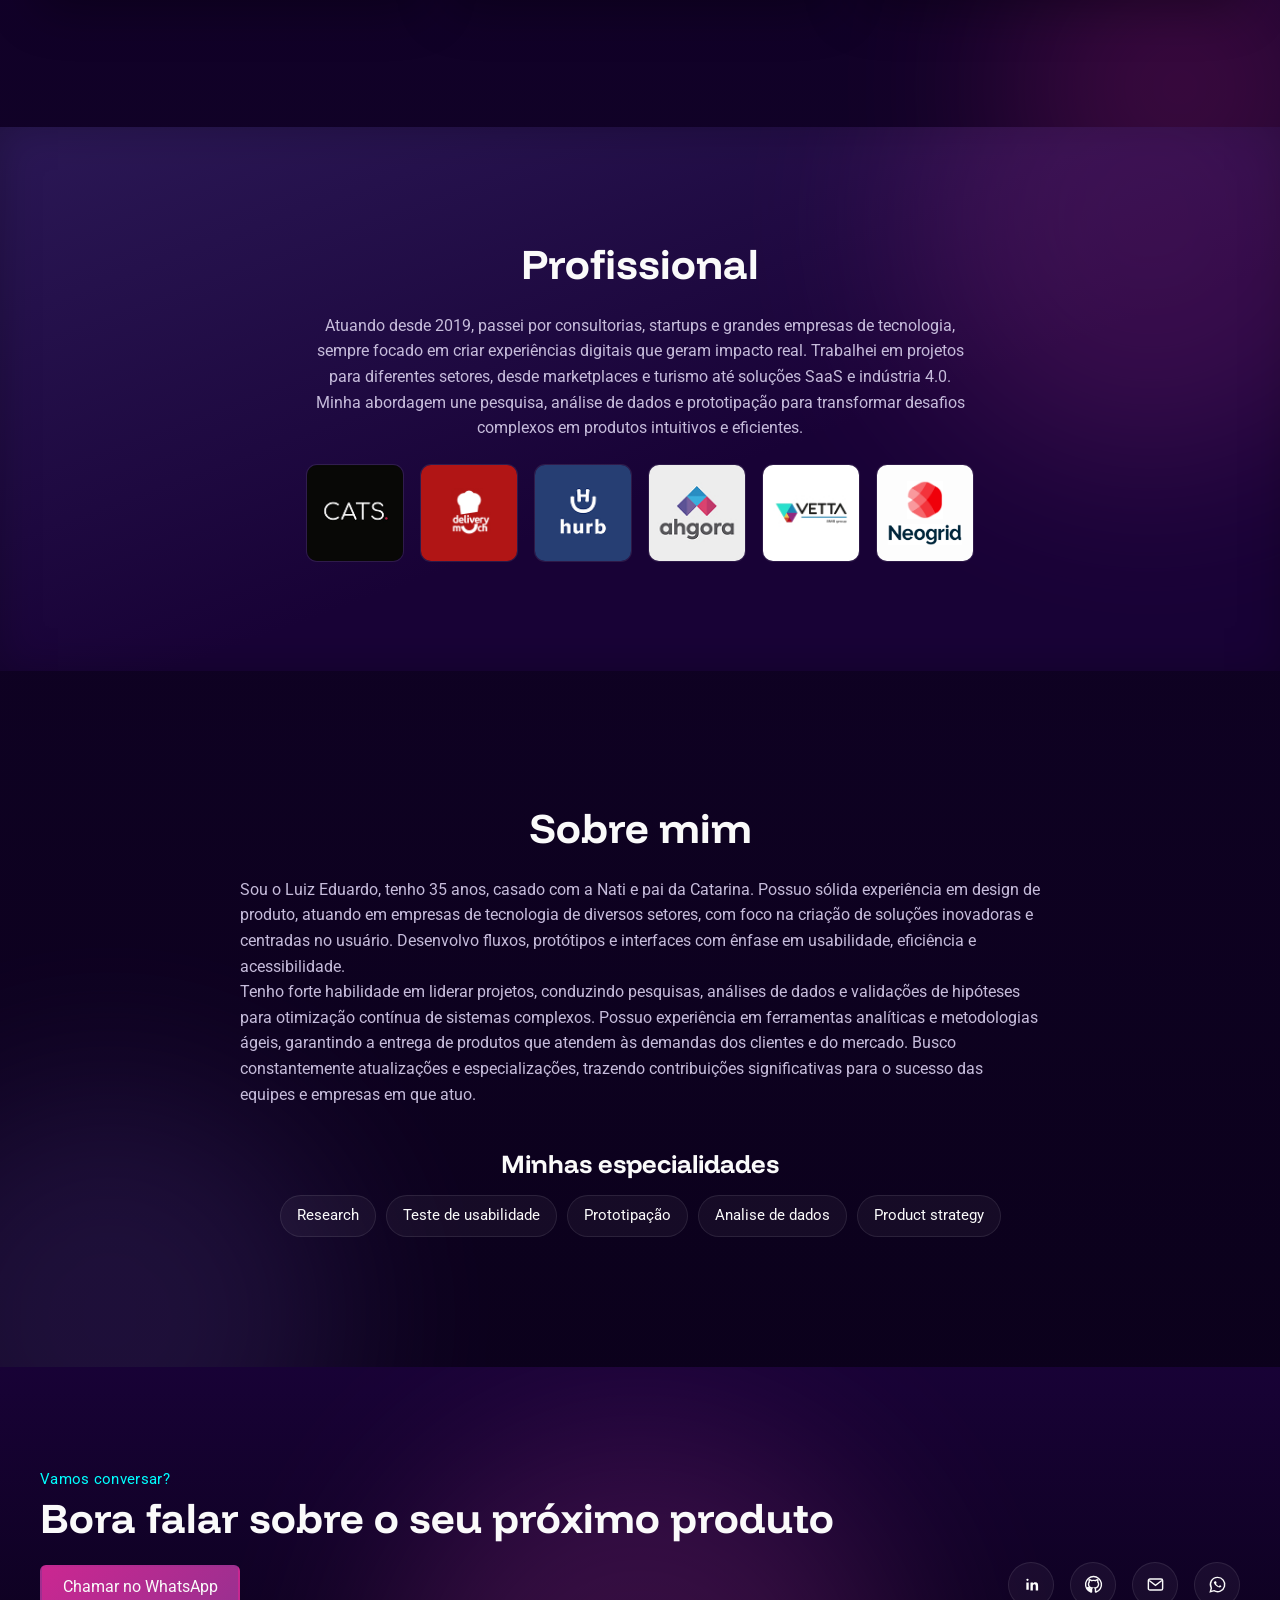
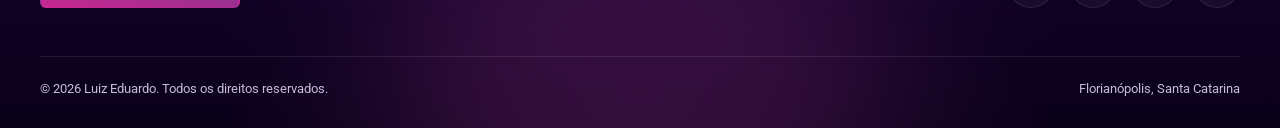
==== commit 5c39ef50: "Organiza o logo da Neogrid na vertical" ====
--- a/index.html
+++ b/index.html
@@ -98,7 +98,10 @@
                 <img src="./image/Group 1.png" alt="Hurb">
                 <img src="./image/ahgora 1.jpg" alt="Ahgora">
                 <img src="./image/Mask group-1.jpg" alt="Vetta">
-                <img src="./image/neogrid.png" alt="Neogrid">
+                <span class="neogrid-logo" role="img" aria-label="Neogrid">
+                    <span class="neogrid-symbol" aria-hidden="true"></span>
+                    <span class="neogrid-wordmark" aria-hidden="true"></span>
+                </span>
             </div>
         </article>
     </section>
--- a/estilos/refinamentos.css
+++ b/estilos/refinamentos.css
@@ -6,8 +6,24 @@
 :where(a, button):focus-visible { outline: 2px solid #65f0ee; outline-offset: 4px; }
 main section[id], .case-content [id] { scroll-margin-top: 100px; }
 .card:hover, .card:focus-within { transform: none; border-color: rgba(239, 57, 172, .5); box-shadow: 0 20px 50px rgba(0, 0, 0, .35); }
-#cards .card a { align-self: flex-start; border: 0; border-bottom: 1px solid rgba(255, 255, 255, .38); padding: 4px 0; border-radius: 0; text-align: left; }
-#cards .card a:hover { background: transparent; }
+#cards .card a {
+  align-self: stretch;
+  display: flex;
+  align-items: center;
+  justify-content: center;
+  min-height: 44px;
+  padding: 8px 16px;
+  border: 1px solid rgba(255, 255, 255, .55);
+  border-radius: 6px;
+  background: transparent;
+  text-align: center;
+  transition: color .3s, background-color .3s, border-color .3s;
+}
+#cards .card a:hover, #cards .card a:focus-visible {
+  color: var(--pink-bright);
+  border-color: var(--pink-bright);
+  background: rgba(255, 255, 255, .06);
+}
 .validator-art { display: grid; align-content: center; justify-items: start; gap: 12px; min-height: 200px; padding: clamp(20px, 4vw, 42px); color: #fafafa; background: radial-gradient(ellipse at 95% 110%, #721e6a, transparent 72%), linear-gradient(145deg, #31205d, #160831); }
 .validator-art span { color: #d6caea; font-size: .875rem; }
 .validator-art strong { font-family: "Funnel Display", sans-serif; font-size: clamp(1.05rem, 2vw, 1.45rem); }
@@ -47,3 +63,34 @@
   .nav-actions .nav-toggle { min-width: 44px; min-height: 44px; }
   #navList:not(.open) { visibility: hidden; }
 }
+
+/* Stacked layout using the original Neogrid symbol and lettering. */
+.neogrid-logo {
+  display: flex;
+  flex-direction: column;
+  justify-content: center;
+  align-items: center;
+  gap: 5px;
+  width: 96px;
+  aspect-ratio: 1;
+  border-radius: 10px;
+  background: #fdfdfd;
+  box-shadow: 0 0 0 1px var(--glass-border);
+}
+.neogrid-symbol, .neogrid-wordmark {
+  background-image: url("../image/neogrid.png");
+  background-repeat: no-repeat;
+}
+.neogrid-symbol {
+  width: 38%;
+  aspect-ratio: 156 / 164;
+  background-size: 576.923% auto;
+  background-position: 19.892% 50.162%;
+}
+.neogrid-wordmark {
+  width: 78%;
+  aspect-ratio: 419 / 113;
+  background-size: 214.797% auto;
+  background-position: 69.439% 52.778%;
+}
+@media (max-width: 760px) { .neogrid-logo { width: 76px; } }
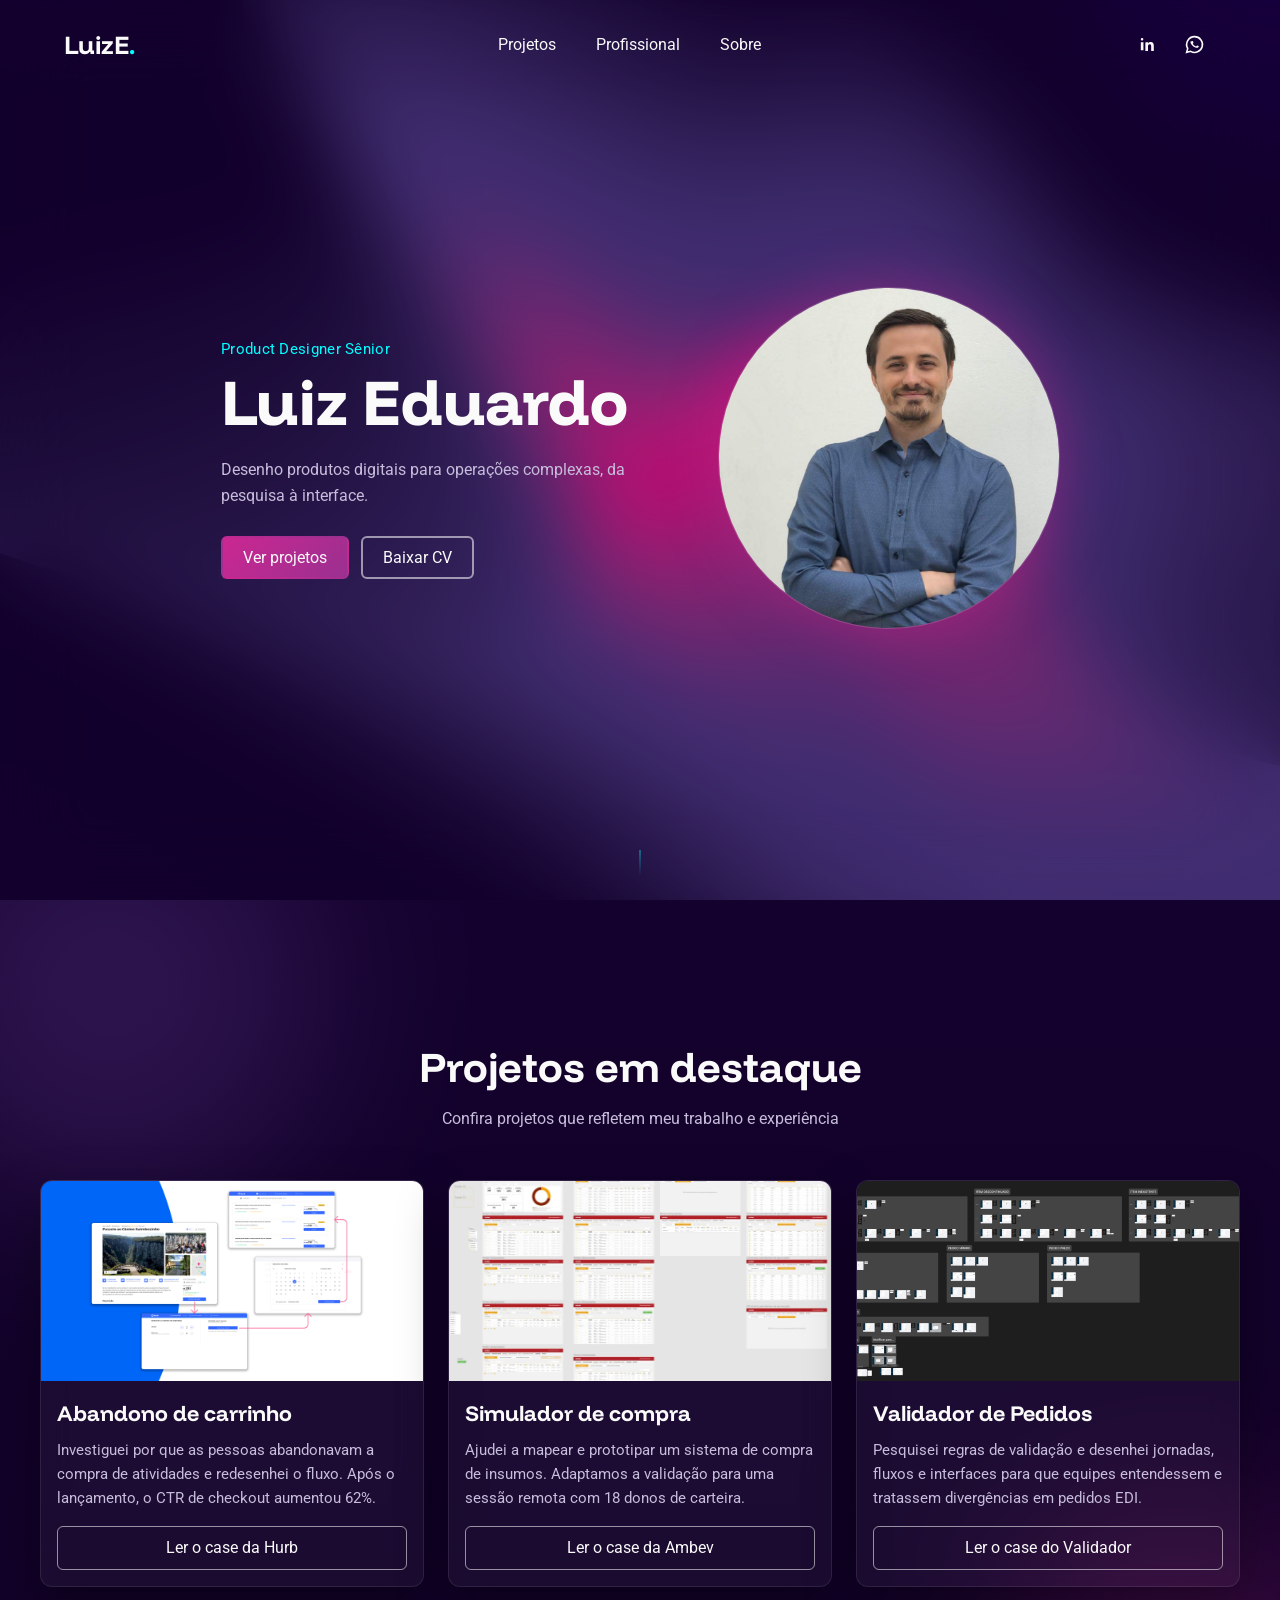
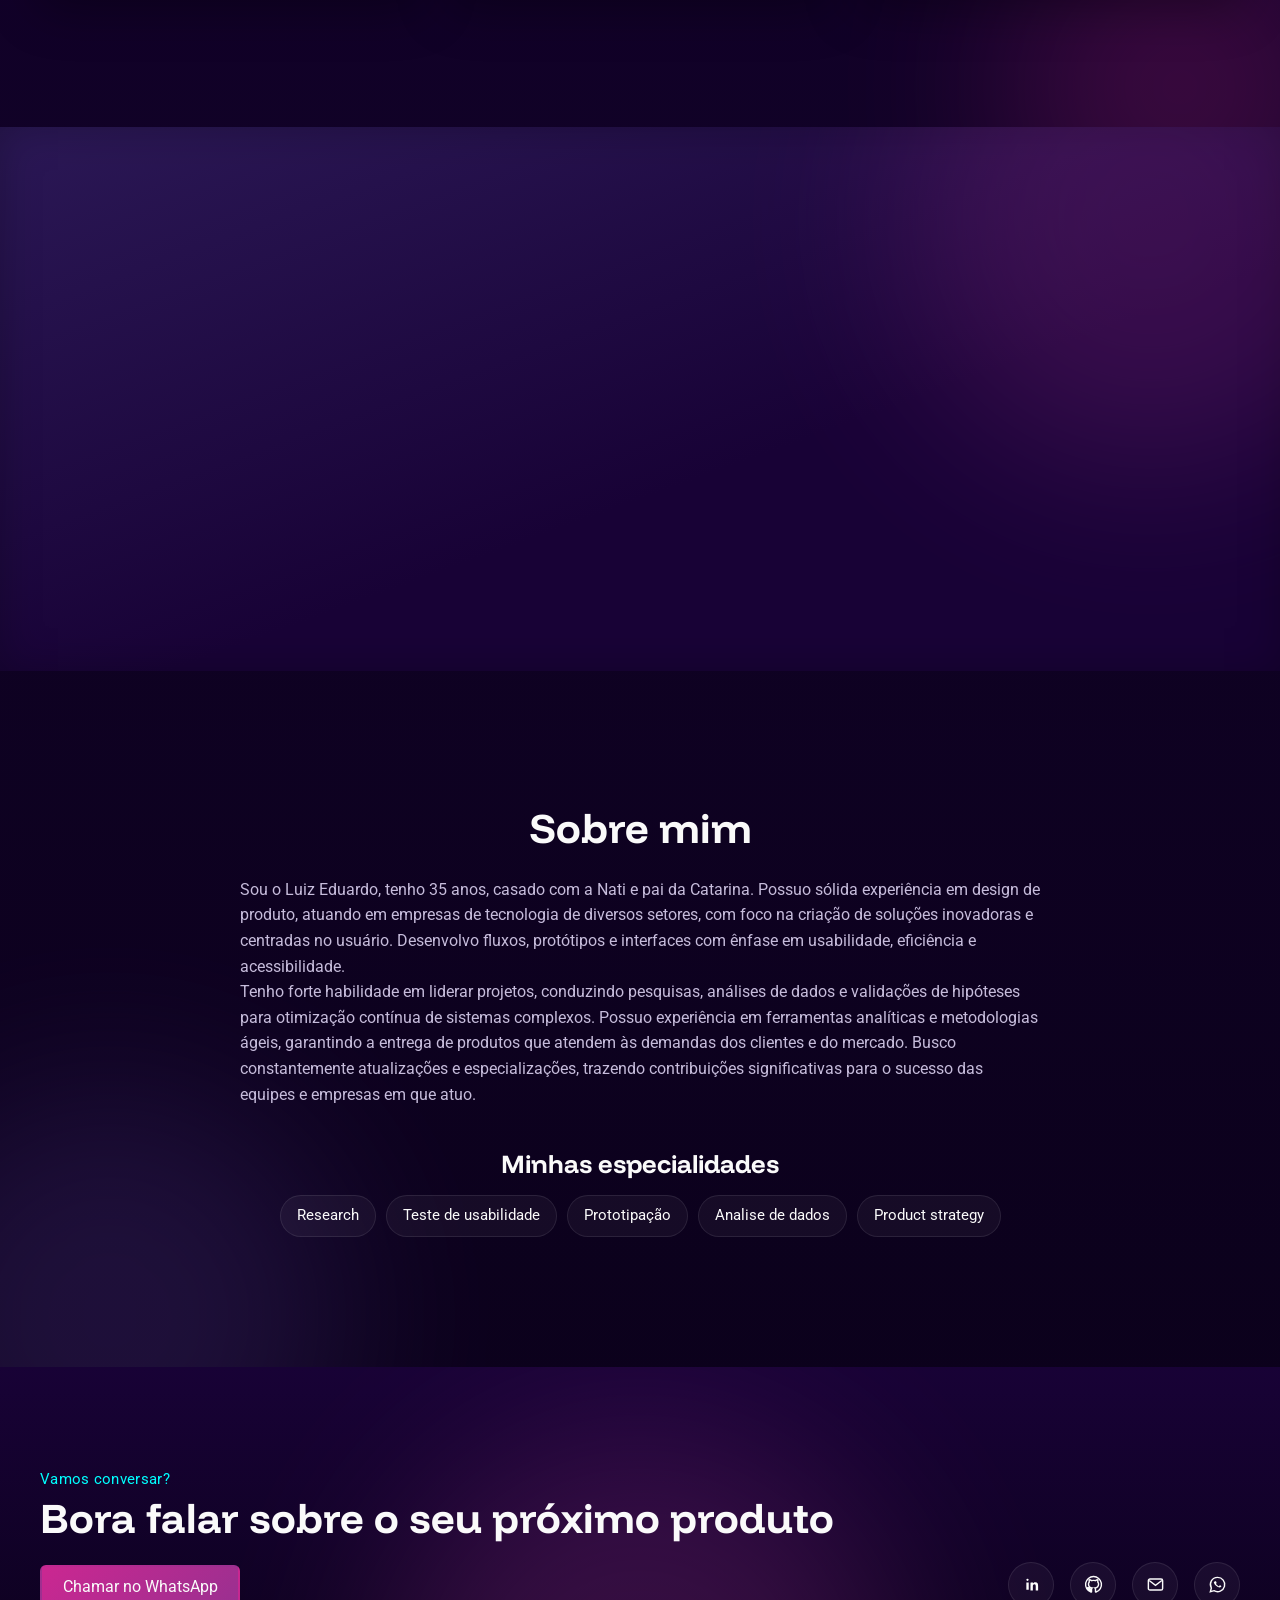
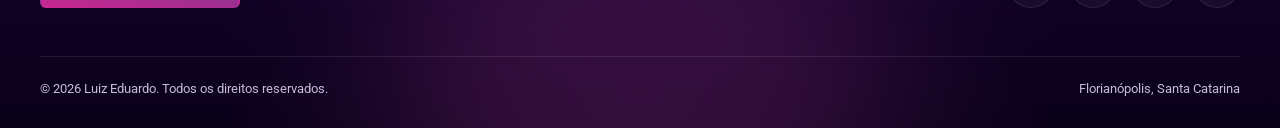
==== commit 22d01689: "Usa a capa do Validador no card da página inicial" ====
--- a/index.html
+++ b/index.html
@@ -77,7 +77,7 @@
                     <a href="simulador.html">Ler o case da Ambev</a>
                 </article>
                 <article class="card validador reveal">
-                    <div class="validator-art" aria-hidden="true"><span>EDI / Validação de pedidos</span><strong>Regra <b>→</b> Ocorrência <b>→</b> Ação</strong></div>
+                    <img src="./image/validador-fluxos.jpeg" alt="Mapa dos fluxos de validação de pedidos" loading="lazy">
                     <h3>Validador de Pedidos</h3>
                     <p>Pesquisei regras de validação e desenhei jornadas, fluxos e interfaces para que equipes entendessem e tratassem divergências em pedidos EDI.</p>
                     <a href="validador.html">Ler o case do Validador</a>
--- a/estilos/style.css
+++ b/estilos/style.css
@@ -212,16 +212,24 @@
   width:100%; max-width:700px;
   display:flex; justify-content:center; flex-wrap:wrap; gap:18px;
 }
-.carrossel img{
-  width:96px; height:96px; border-radius:10px; object-fit:cover;
-  box-shadow:0 0 0 1px var(--glass-border);
-  filter:grayscale(.15);
-  transition:transform .3s ease, box-shadow .3s ease, filter .3s ease;
-}
-.carrossel img:hover{
-  transform:translateY(-4px) scale(1.04);
-  box-shadow:0 0 0 1px rgba(239,57,172,.5), 0 12px 28px rgba(203,39,145,.25);
-  filter:grayscale(0);
+.carrossel > :is(img, .neogrid-logo) {
+  width: 96px;
+  height: 96px;
+  border-radius: 10px;
+  box-shadow: 0 0 0 1px var(--glass-border);
+  transition: transform .3s ease, box-shadow .3s ease;
+}
+.carrossel > img { object-fit: cover; }
+
+@media (hover: hover) {
+  .carrossel > :is(img, .neogrid-logo):hover {
+    transform: translateY(-4px) scale(1.04);
+    box-shadow: 0 0 0 1px rgba(239, 57, 172, .5), 0 12px 28px rgba(203, 39, 145, .25);
+  }
+}
+
+@media (prefers-reduced-motion: reduce) {
+  .carrossel > :is(img, .neogrid-logo):hover { transform: none; }
 }
 
 /* ---------- SOBRE ---------- */
@@ -326,5 +334,5 @@
   .nav-toggle{ display:block; }
 
   .profissional-container p{ padding:0 8px; }
-  .carrossel img{ width:76px; height:76px; }
-}
+  .carrossel > :is(img, .neogrid-logo) { width: 76px; height: 76px; }
+}
--- a/estilos/refinamentos.css
+++ b/estilos/refinamentos.css
@@ -6,7 +6,8 @@
 :where(a, button):focus-visible { outline: 2px solid #65f0ee; outline-offset: 4px; }
 main section[id], .case-content [id] { scroll-margin-top: 100px; }
 .card:hover, .card:focus-within { transform: none; border-color: rgba(239, 57, 172, .5); box-shadow: 0 20px 50px rgba(0, 0, 0, .35); }
-#cards .card a {
+#cards .card a,
+.related-card .rc-link {
   align-self: stretch;
   display: flex;
   align-items: center;
@@ -19,7 +20,8 @@
   text-align: center;
   transition: color .3s, background-color .3s, border-color .3s;
 }
-#cards .card a:hover, #cards .card a:focus-visible {
+#cards .card a:hover, #cards .card a:focus-visible,
+.related-card:hover .rc-link, .related-card:focus-visible .rc-link {
   color: var(--pink-bright);
   border-color: var(--pink-bright);
   background: rgba(255, 255, 255, .06);
@@ -28,7 +30,9 @@
 .validator-art span { color: #d6caea; font-size: .875rem; }
 .validator-art strong { font-family: "Funnel Display", sans-serif; font-size: clamp(1.05rem, 2vw, 1.45rem); }
 .validator-art b { font-weight: 400; color: #65f0ee; }
-.case-hero-card > .validator-art { min-height: 240px; }
+.validator-hero-preview { position: relative; }
+.validator-hero-preview img { position: absolute; inset: 0; }
+.validator-hero-preview:focus-visible { outline-offset: -4px; }
 .case-role { margin-bottom: 44px; padding: 2px 0 2px 20px; border-inline-start: 2px solid #cc479b; }
 .case-role h2:first-child { margin-top: 0; }
 .validator-page .case-content ul { padding-inline-start: 1.4rem; margin-bottom: 1.5rem; line-height: 1.65; }
@@ -52,6 +56,8 @@
 .case-hero-card > .case-hero-image { min-width: 0; overflow: hidden; }
 .case-hero-card > .case-hero-image img { display: block; width: 100%; height: 100%; object-fit: cover; }
 .related-card > .validator-art { min-height: 220px; }
+.related-card .rc-link { margin-top: 12px; font: inherit; }
+.related-card:not(:hover):not(:focus-visible) .rc-link { color: var(--white); }
 
 .nav-actions { display: flex; align-items: center; gap: 8px; position: relative; z-index: 110; }
 .nav-socials { display: flex; gap: 4px; }
@@ -70,12 +76,8 @@
   flex-direction: column;
   justify-content: center;
   align-items: center;
-  gap: 5px;
-  width: 96px;
-  aspect-ratio: 1;
-  border-radius: 10px;
+  gap: 5px;
   background: #fdfdfd;
-  box-shadow: 0 0 0 1px var(--glass-border);
 }
 .neogrid-symbol, .neogrid-wordmark {
   background-image: url("../image/neogrid.png");
@@ -93,4 +95,8 @@
   background-size: 214.797% auto;
   background-position: 69.439% 52.778%;
 }
-@media (max-width: 760px) { .neogrid-logo { width: 76px; } }
+
+.validator-page .case-content figure img {
+  width: 100%;
+  height: auto;
+}
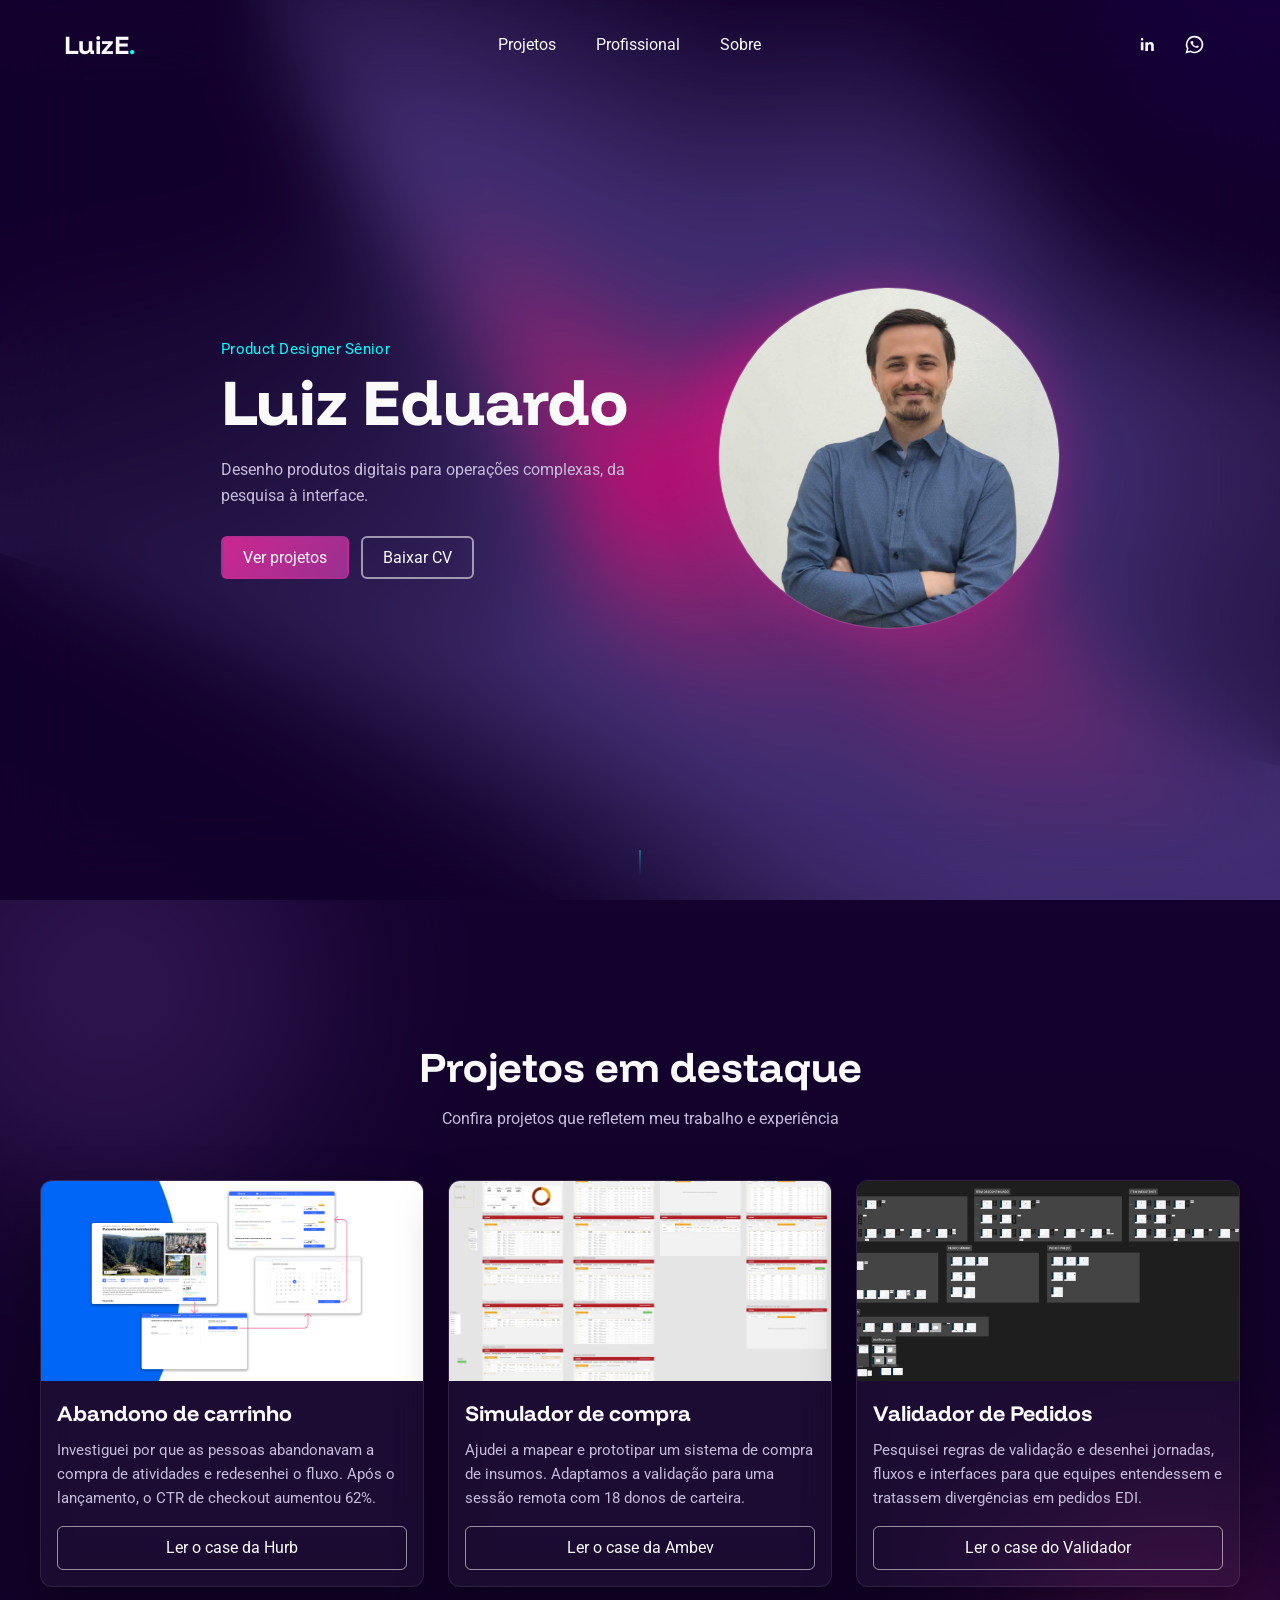
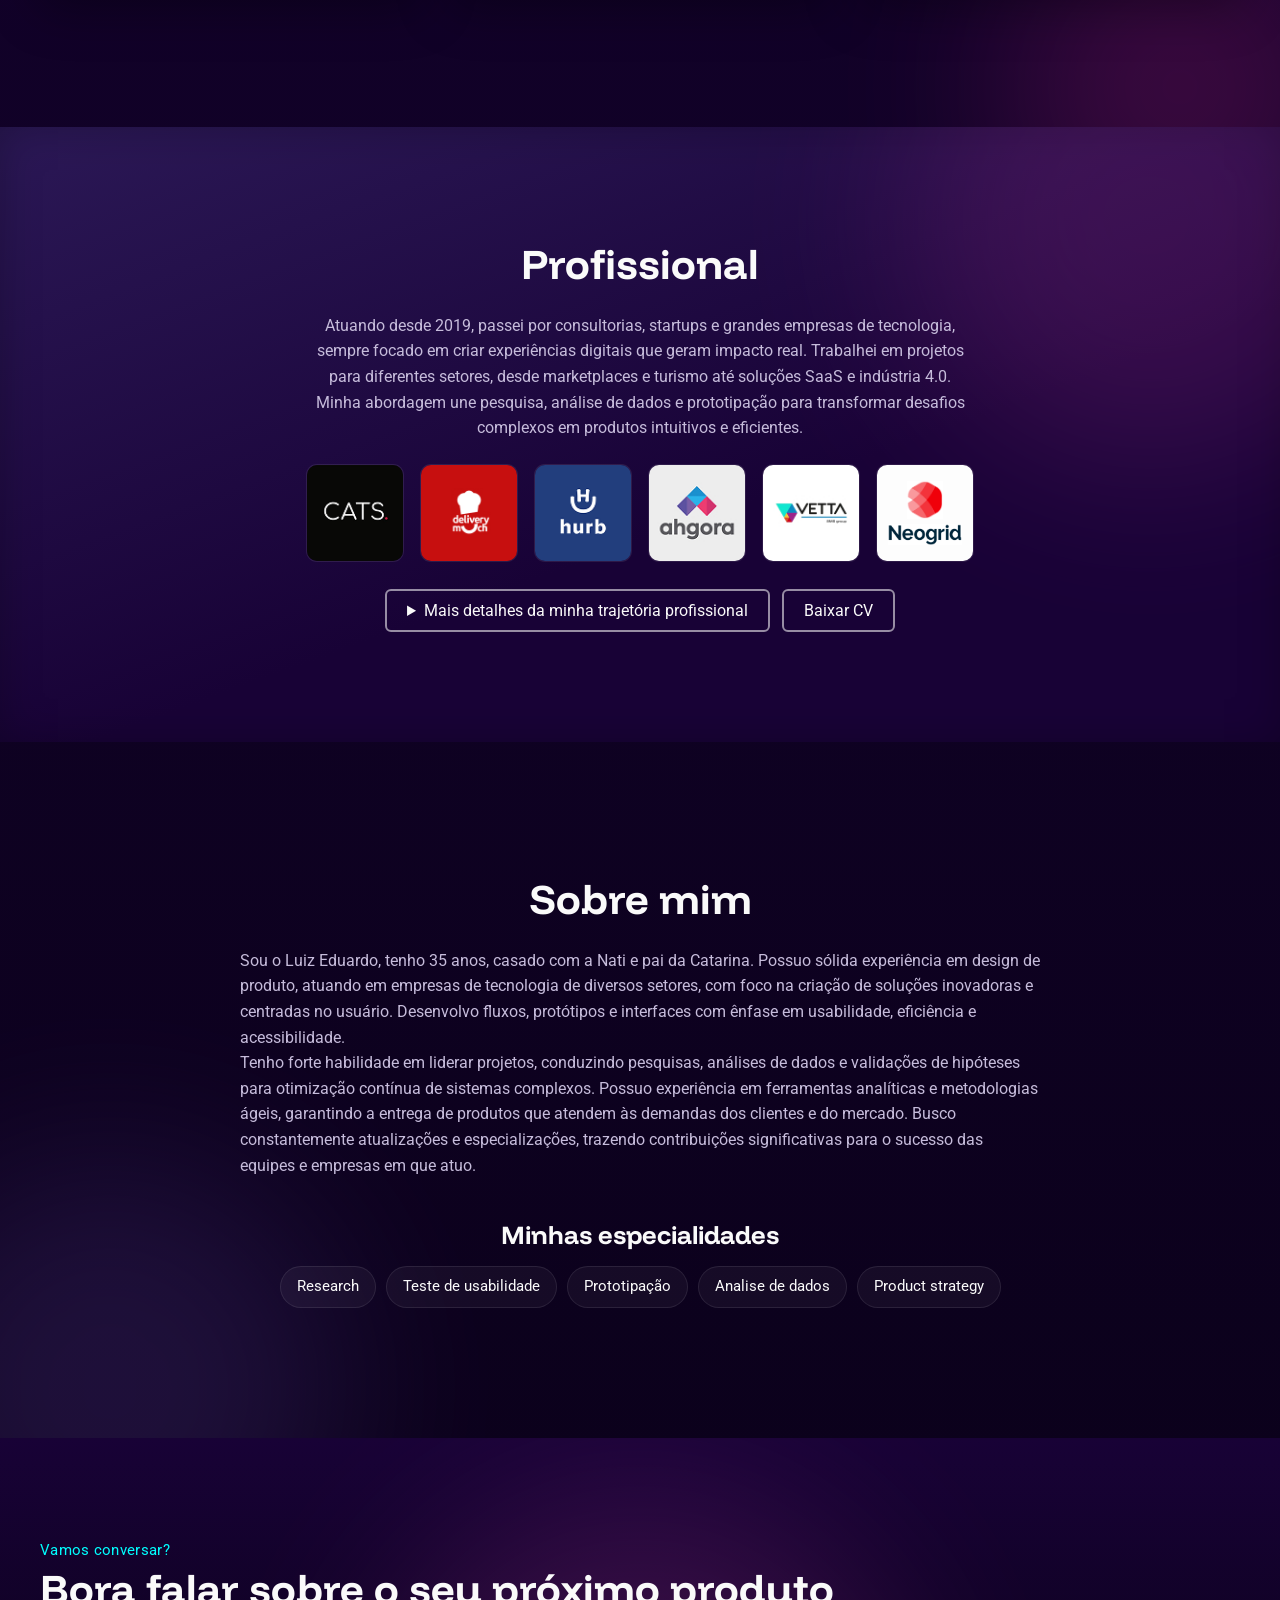
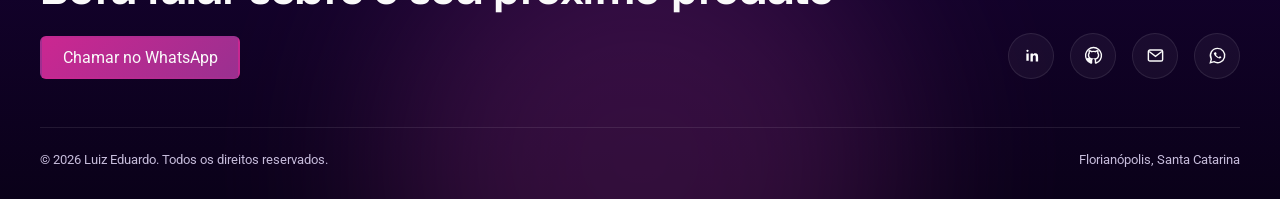
==== commit 43b9fbc5: "Adiciona detalhes da trajetória e download do CV" ====
--- a/index.html
+++ b/index.html
@@ -102,6 +102,22 @@
                     <span class="neogrid-symbol" aria-hidden="true"></span>
                     <span class="neogrid-wordmark" aria-hidden="true"></span>
                 </span>
+            </div>
+            <div class="career-actions">
+                <details class="career-details">
+                    <summary class="btn_hero">Mais detalhes da minha trajetória profissional</summary>
+                    <div class="career-panel">
+                        <dl>
+                            <dt>Turismo · Hurb</dt>
+                            <dd>Investiguei o abandono na compra de atividades e redesenhei o fluxo. Após o lançamento, o CTR de checkout aumentou 62%.</dd>
+                            <dt>Indústria · Projeto para a Ambev</dt>
+                            <dd>Ajudei a mapear e prototipar um sistema de compra de insumos e a adaptar a validação para uma sessão remota com 18 usuários.</dd>
+                            <dt>Cadeia de suprimentos · Validador de Pedidos</dt>
+                            <dd>Como Product Designer Sênior, pesquisei regras de validação e desenhei jornadas, fluxos e interfaces para tratar divergências em pedidos EDI.</dd>
+                        </dl>
+                    </div>
+                </details>
+                <a href="./docs/Curriculum_LuizEduardo.pdf" download="CV_LUIZ_LUCKNER.pdf" class="btn_hero">Baixar CV</a>
             </div>
         </article>
     </section>
--- a/estilos/refinamentos.css
+++ b/estilos/refinamentos.css
@@ -100,3 +100,31 @@
   width: 100%;
   height: auto;
 }
+
+.career-actions {
+  display: flex;
+  flex-wrap: wrap;
+  align-items: flex-start;
+  justify-content: center;
+  gap: 12px;
+  width: 100%;
+  margin-top: 28px;
+}
+.career-details { width: max-content; max-width: 100%; }
+.career-details summary {
+  display: list-item;
+  cursor: pointer;
+  list-style-position: inside;
+}
+.career-panel {
+  max-width: 44ch;
+  padding: 20px;
+  margin: 12px auto 0;
+  text-align: left;
+  border: 1px solid var(--glass-border);
+  border-radius: 10px;
+  background: var(--glass);
+}
+.career-panel dt { font-weight: 700; }
+.career-panel dd { margin-top: 4px; color: var(--muted); line-height: 1.55; }
+.career-panel dd + dt { margin-top: 16px; }
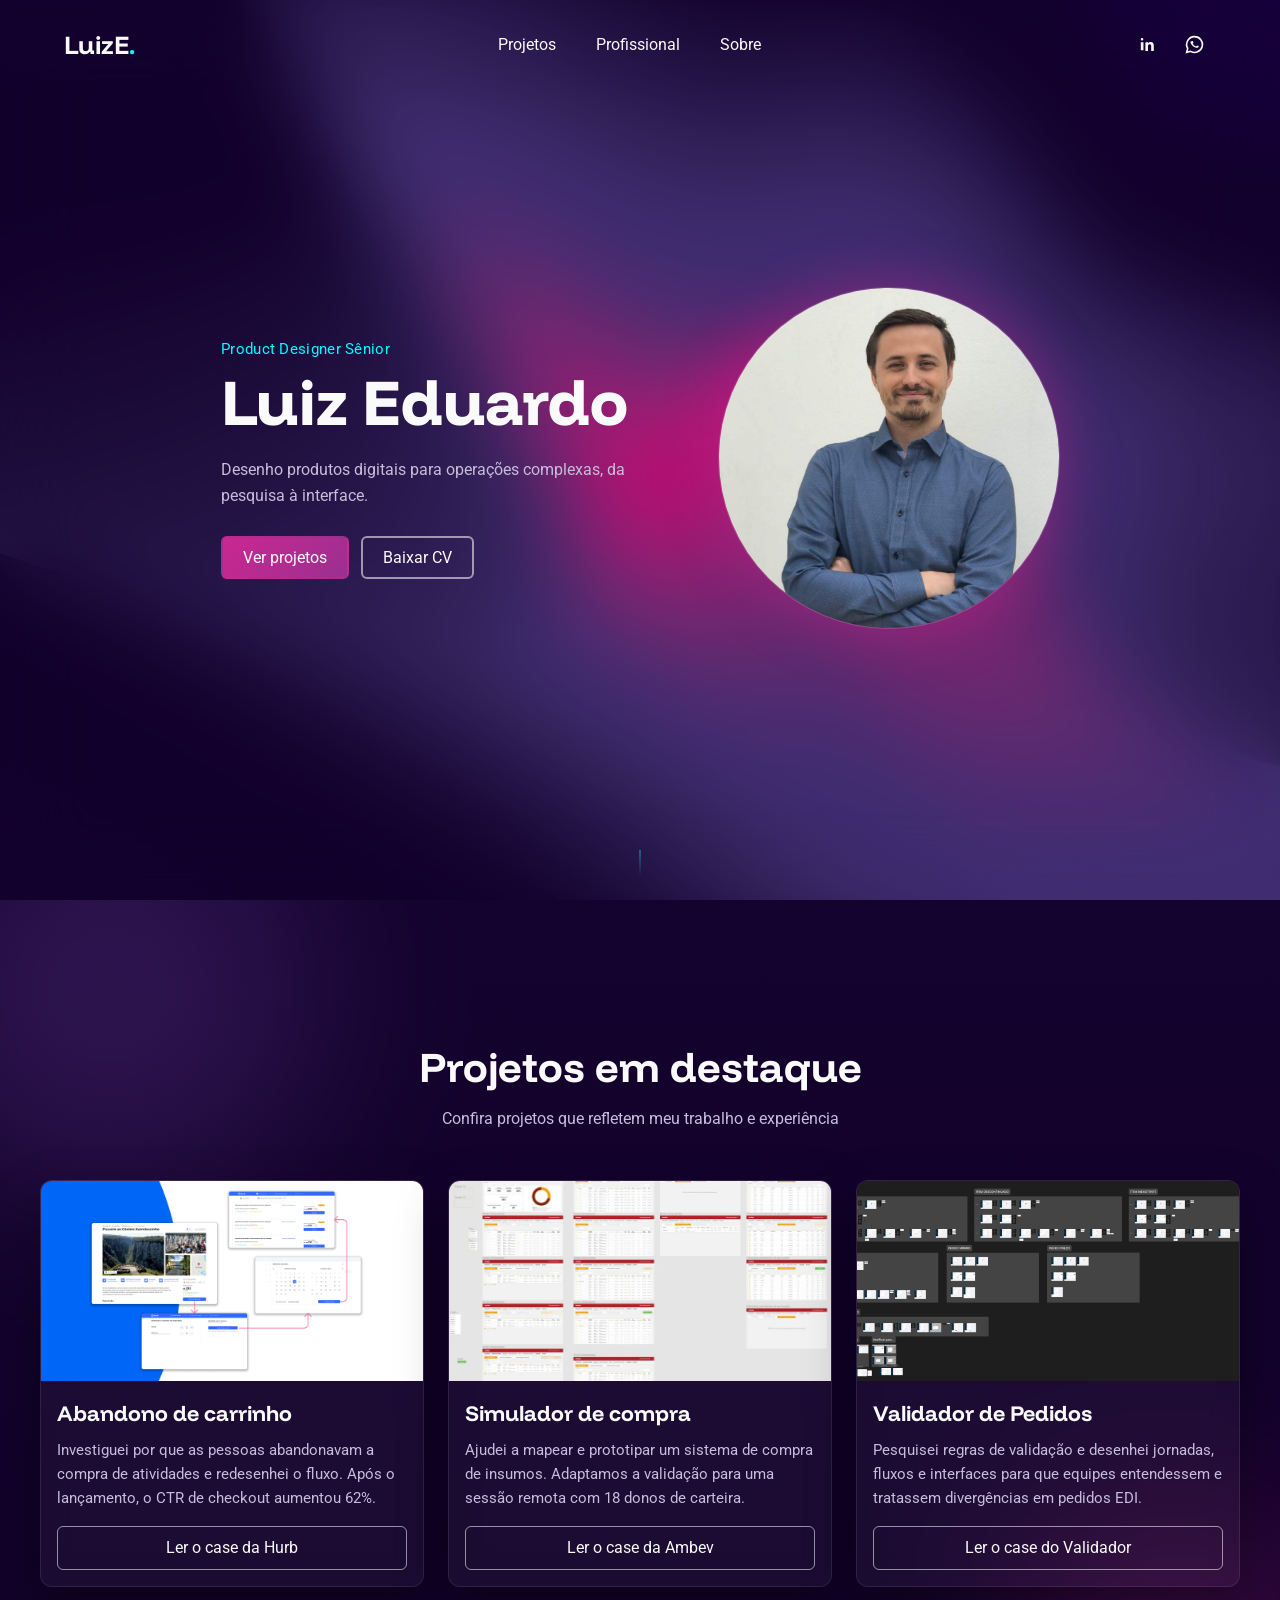
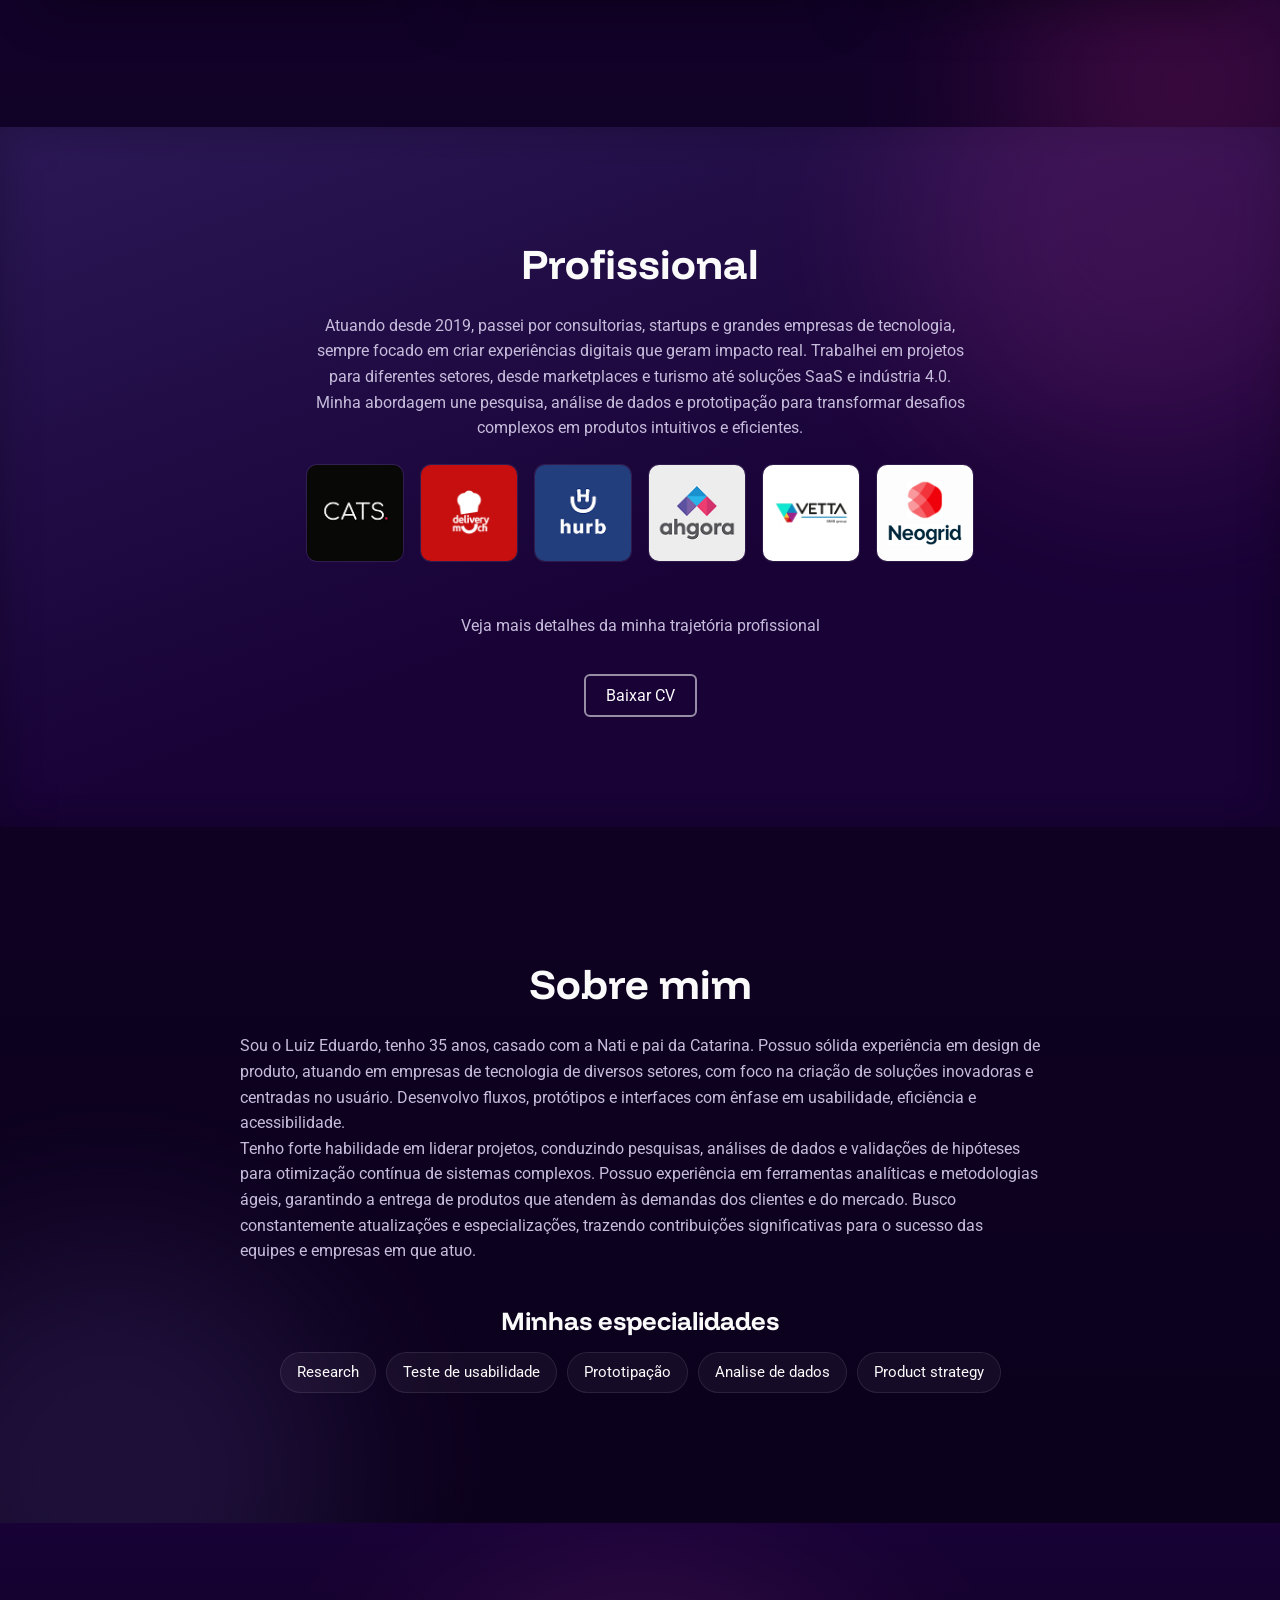
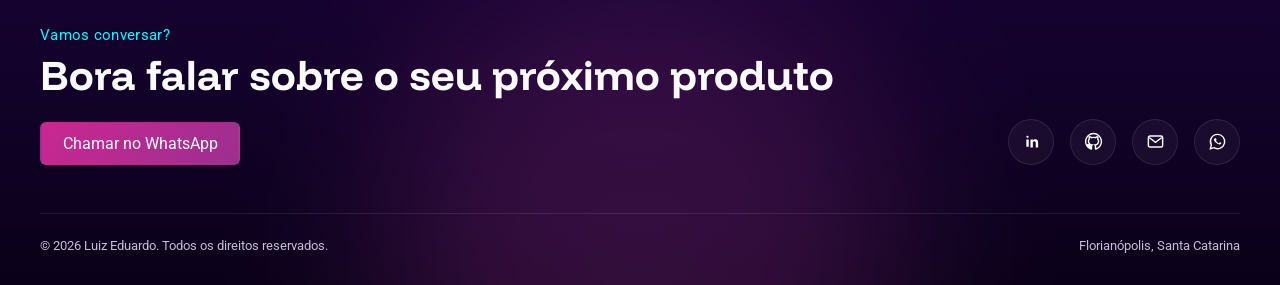
==== commit 33c3e65c: "Simplifica a chamada para baixar o currículo" ====
--- a/index.html
+++ b/index.html
@@ -104,19 +104,7 @@
                 </span>
             </div>
             <div class="career-actions">
-                <details class="career-details">
-                    <summary class="btn_hero">Mais detalhes da minha trajetória profissional</summary>
-                    <div class="career-panel">
-                        <dl>
-                            <dt>Turismo · Hurb</dt>
-                            <dd>Investiguei o abandono na compra de atividades e redesenhei o fluxo. Após o lançamento, o CTR de checkout aumentou 62%.</dd>
-                            <dt>Indústria · Projeto para a Ambev</dt>
-                            <dd>Ajudei a mapear e prototipar um sistema de compra de insumos e a adaptar a validação para uma sessão remota com 18 usuários.</dd>
-                            <dt>Cadeia de suprimentos · Validador de Pedidos</dt>
-                            <dd>Como Product Designer Sênior, pesquisei regras de validação e desenhei jornadas, fluxos e interfaces para tratar divergências em pedidos EDI.</dd>
-                        </dl>
-                    </div>
-                </details>
+                <p>Veja mais detalhes da minha trajetória profissional</p>
                 <a href="./docs/Curriculum_LuizEduardo.pdf" download="CV_LUIZ_LUCKNER.pdf" class="btn_hero">Baixar CV</a>
             </div>
         </article>
--- a/estilos/refinamentos.css
+++ b/estilos/refinamentos.css
@@ -102,29 +102,9 @@
 }
 
 .career-actions {
-  display: flex;
-  flex-wrap: wrap;
-  align-items: flex-start;
-  justify-content: center;
+  display: grid;
+  justify-items: center;
   gap: 12px;
-  width: 100%;
   margin-top: 28px;
 }
-.career-details { width: max-content; max-width: 100%; }
-.career-details summary {
-  display: list-item;
-  cursor: pointer;
-  list-style-position: inside;
-}
-.career-panel {
-  max-width: 44ch;
-  padding: 20px;
-  margin: 12px auto 0;
-  text-align: left;
-  border: 1px solid var(--glass-border);
-  border-radius: 10px;
-  background: var(--glass);
-}
-.career-panel dt { font-weight: 700; }
-.career-panel dd { margin-top: 4px; color: var(--muted); line-height: 1.55; }
-.career-panel dd + dt { margin-top: 16px; }
+.career-actions p { color: var(--muted); }
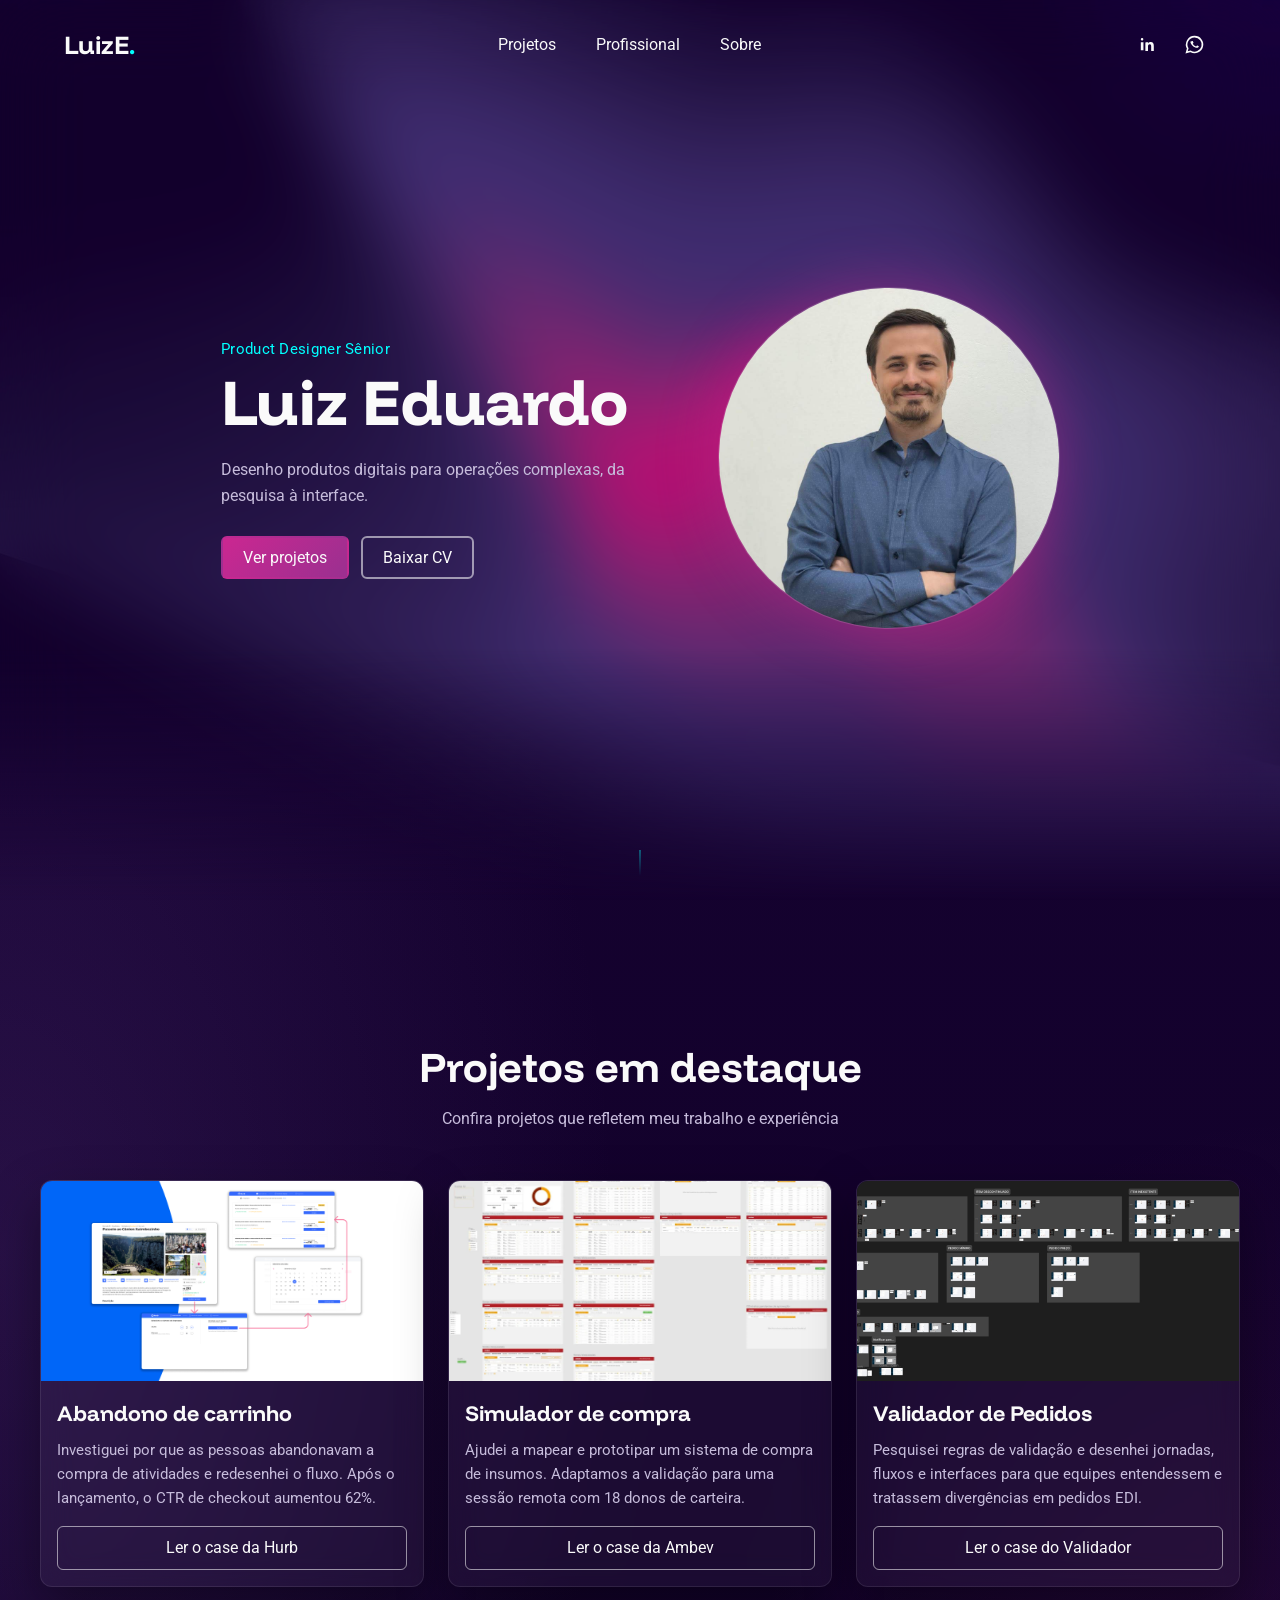
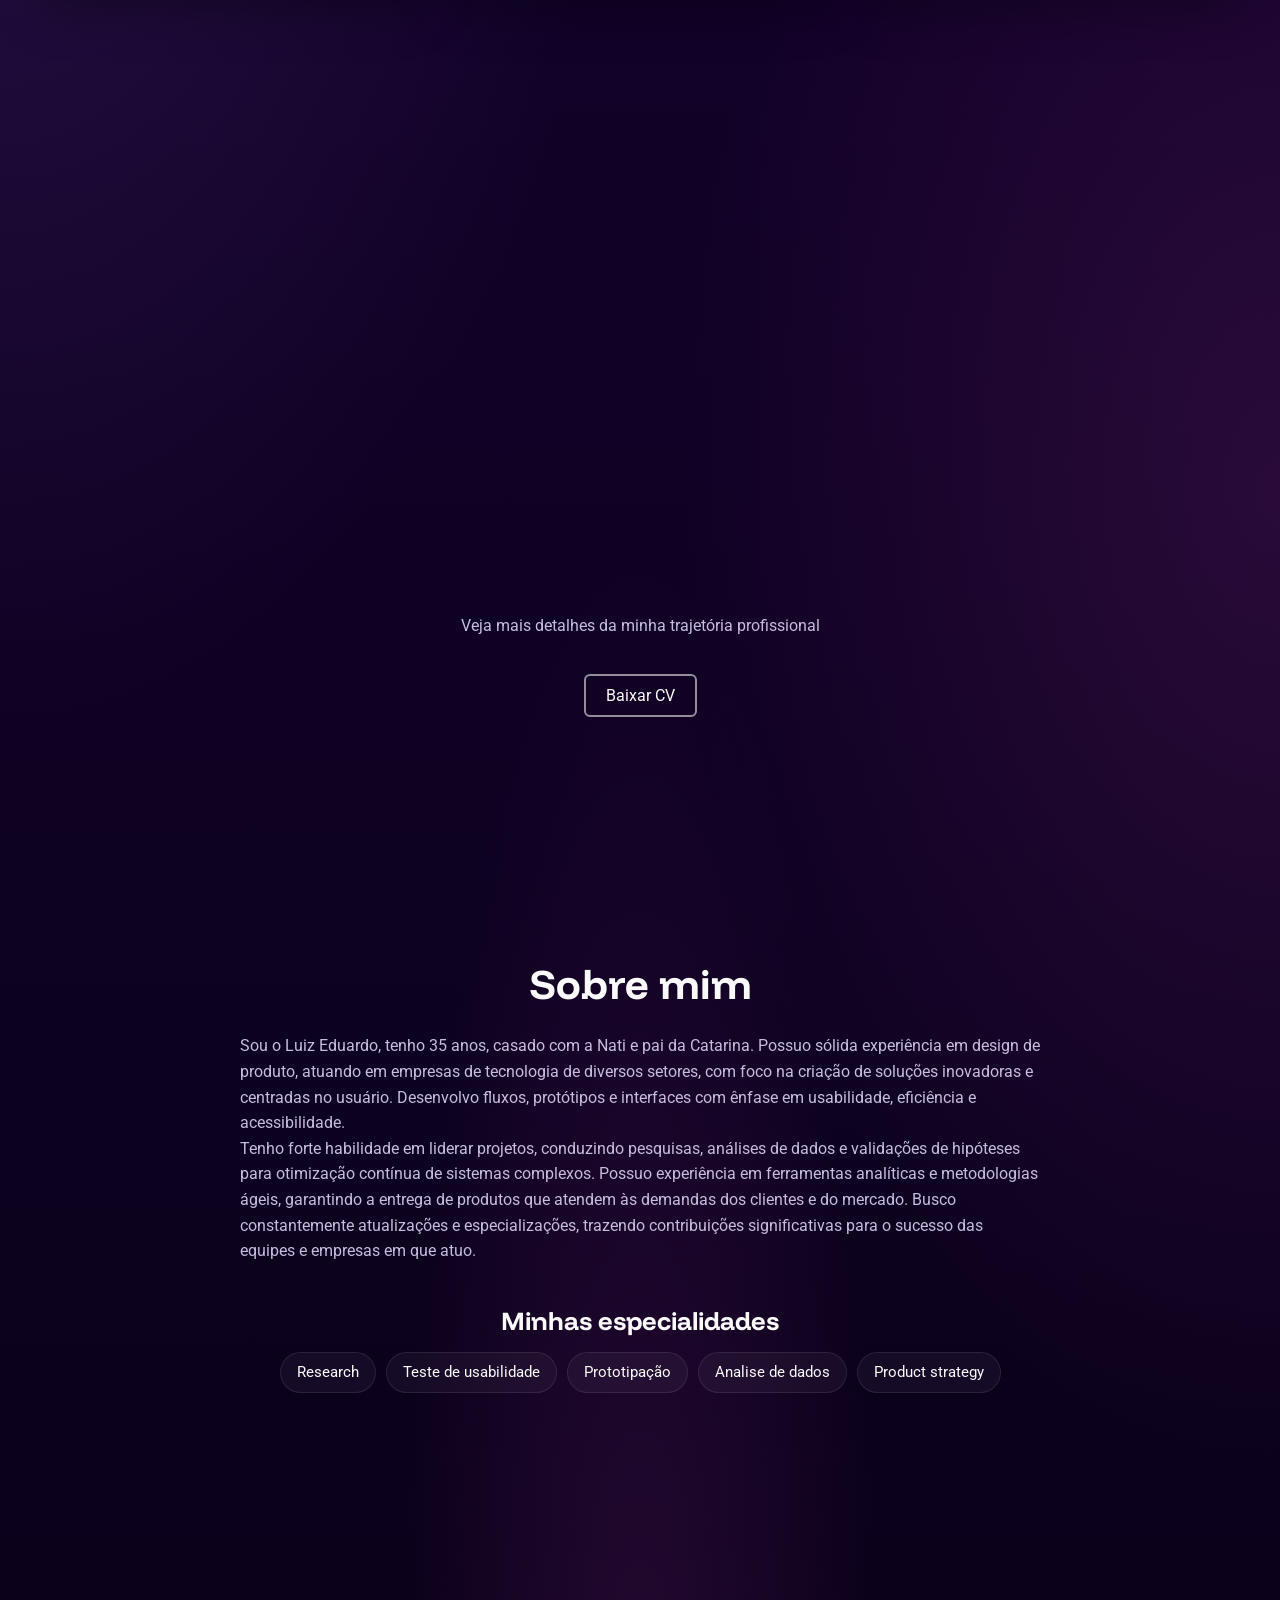
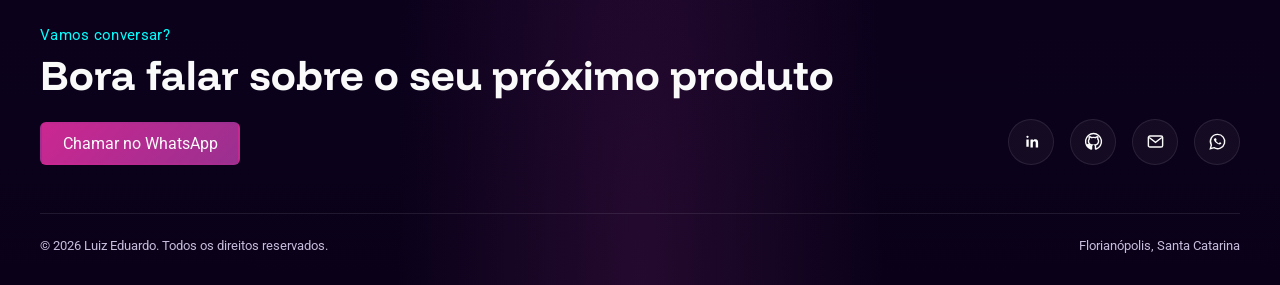
==== commit 69f53fcd: "Suaviza a transição entre seções da página inicial" ====
--- a/index.html
+++ b/index.html
@@ -37,7 +37,7 @@
 </header>
 <main>
     <section id="hero">
-        <div class="bg-hero" aria-hidden="true"></div>
+        <div class="hero-backdrop" aria-hidden="true"><div class="bg-hero"></div></div>
         <article id="presentation">
             <p class="menor">Product Designer Sênior</p>
             <h1>Luiz Eduardo</h1>
@@ -56,8 +56,6 @@
         <span class="scroll-cue" aria-hidden="true"></span>
     </section>
     <section id="projetos">
-        <span class="blob b1"></span>
-        <span class="blob b2"></span>
         <article id="cards">
             <h2 class="reveal">Projetos em destaque</h2>
             <p class="reveal">
@@ -86,7 +84,6 @@
         </article>
     </section>
     <section id="profissional">
-        <span class="blob"></span>
         <article class="profissional-container">
             <h2 class="reveal">Profissional</h2>
             <p class="reveal">
@@ -110,7 +107,6 @@
         </article>
     </section>
     <section id="sobre">
-        <span class="blob"></span>
         <section class="sobre-container">
             <h2 class="reveal">Sobre mim</h2>
             <p class="reveal">
@@ -132,7 +128,6 @@
     </section>
 </main>
 <footer>
-    <span class="blob"></span>
     <div class="footer-container">
         <div class="footer-top">
             <div>
--- a/estilos/style.css
+++ b/estilos/style.css
@@ -22,7 +22,11 @@
 
 body{
   font-family:"Roboto", serif;
-  background:linear-gradient(180deg, var(--bg-1) 0%, var(--bg-0) 100%);
+  background:
+    radial-gradient(ellipse at 0% 36%, rgba(92, 55, 136, .28), transparent 34%),
+    radial-gradient(ellipse at 100% 60%, rgba(154, 48, 144, .19), transparent 33%),
+    radial-gradient(ellipse at 50% 100%, rgba(154, 48, 144, .18), transparent 27%),
+    linear-gradient(180deg, var(--bg-1), var(--bg-0));
   color:var(--white);
   overflow-x:hidden;
 }
@@ -135,15 +139,8 @@
 }
 @keyframes cue{ 0%{opacity:0; transform:translateY(-4px);} 50%{opacity:1;} 100%{opacity:0; transform:translateY(10px);} }
 
-/* ---------- BLOBS AMBIENTE (ecoam a arte do hero nas outras seções) ---------- */
-.blob{
-  position:absolute; border-radius:50%; filter:blur(90px); z-index:0; pointer-events:none;
-}
-
 /* ---------- PROJETOS ---------- */
 #projetos{ position:relative; padding:140px 24px; overflow:hidden; }
-#projetos .blob.b1{ width:420px; height:420px; background:var(--violet); opacity:.35; top:-120px; left:-100px; }
-#projetos .blob.b2{ width:360px; height:360px; background:var(--pink); opacity:.22; bottom:-140px; right:-80px; }
 
 #cards{
   max-width:1200px; margin:auto; text-align:center; position:relative; z-index:1;
@@ -194,10 +191,7 @@
 /* ---------- PROFISSIONAL ---------- */
 #profissional{
   position:relative; overflow:hidden;
-  background:linear-gradient(160deg, var(--bg-2), var(--bg-1) 60%);
-  box-shadow:inset 0 0 40px rgba(0,0,0,.25);
-}
-#profissional .blob{ width:500px; height:500px; background:var(--magenta); opacity:.25; top:-160px; right:-120px; }
+}
 
 .profissional-container{
   max-width:1200px; margin:auto; padding:110px 24px;
@@ -234,7 +228,6 @@
 
 /* ---------- SOBRE ---------- */
 #sobre{ position:relative; padding:130px 24px; overflow:hidden; }
-#sobre .blob{ width:460px; height:460px; background:var(--purple); opacity:.3; bottom:-180px; left:-120px; }
 
 .sobre-container{ max-width:800px; margin:auto; position:relative; z-index:1; }
 .sobre-container h2{ text-align:center; margin-bottom:24px; }
@@ -254,10 +247,8 @@
 /* ---------- FOOTER ---------- */
 footer{
   position:relative; overflow:hidden;
-  background:linear-gradient(180deg, var(--bg-1), var(--bg-0));
   padding:100px 24px 32px;
 }
-footer .blob{ width:520px; height:520px; background:var(--magenta); opacity:.28; bottom:-220px; left:50%; transform:translateX(-50%); }
 
 .footer-container{ max-width:1200px; margin:auto; position:relative; z-index:1; }
 .footer-top{
--- a/estilos/refinamentos.css
+++ b/estilos/refinamentos.css
@@ -1,5 +1,13 @@
 /* Hero: keep the original texture and animate only its clipped background. */
 #hero { position: relative; isolation: isolate; overflow: hidden; height: auto; min-height: 100vh; min-height: 100svh; padding-block: 96px 80px; }
+.hero-backdrop {
+  position: absolute;
+  inset: 0;
+  z-index: -1;
+  pointer-events: none;
+  overflow: hidden;
+  mask-image: linear-gradient(to bottom, #000 72%, transparent);
+}
 #hero .bg-hero { inset: -14%; width: auto; height: auto; pointer-events: none; }
 #hero .bg-hero::after { inset: 0; height: auto; }
 #hero .scroll-cue { bottom: 24px; }
@@ -38,7 +46,15 @@
 .validator-page .case-content ul { padding-inline-start: 1.4rem; margin-bottom: 1.5rem; line-height: 1.65; }
 @media (min-width: 761px) { .motion-ready #cards-container .reveal:nth-child(2) { transition-delay: .07s; } .motion-ready #cards-container .reveal:nth-child(3) { transition-delay: .14s; } }
 @media (prefers-reduced-motion: no-preference) {
-  #hero .bg-hero { animation: hero-wave 17s ease-in-out infinite; }
+  .hero-backdrop {
+  position: absolute;
+  inset: 0;
+  z-index: -1;
+  pointer-events: none;
+  overflow: hidden;
+  mask-image: linear-gradient(to bottom, #000 72%, transparent);
+}
+#hero .bg-hero { animation: hero-wave 17s ease-in-out infinite; }
   #presentation, #myPhoto { animation: hero-arrival .7s ease-out both; }
   #myPhoto { animation-delay: .12s; }
 }
